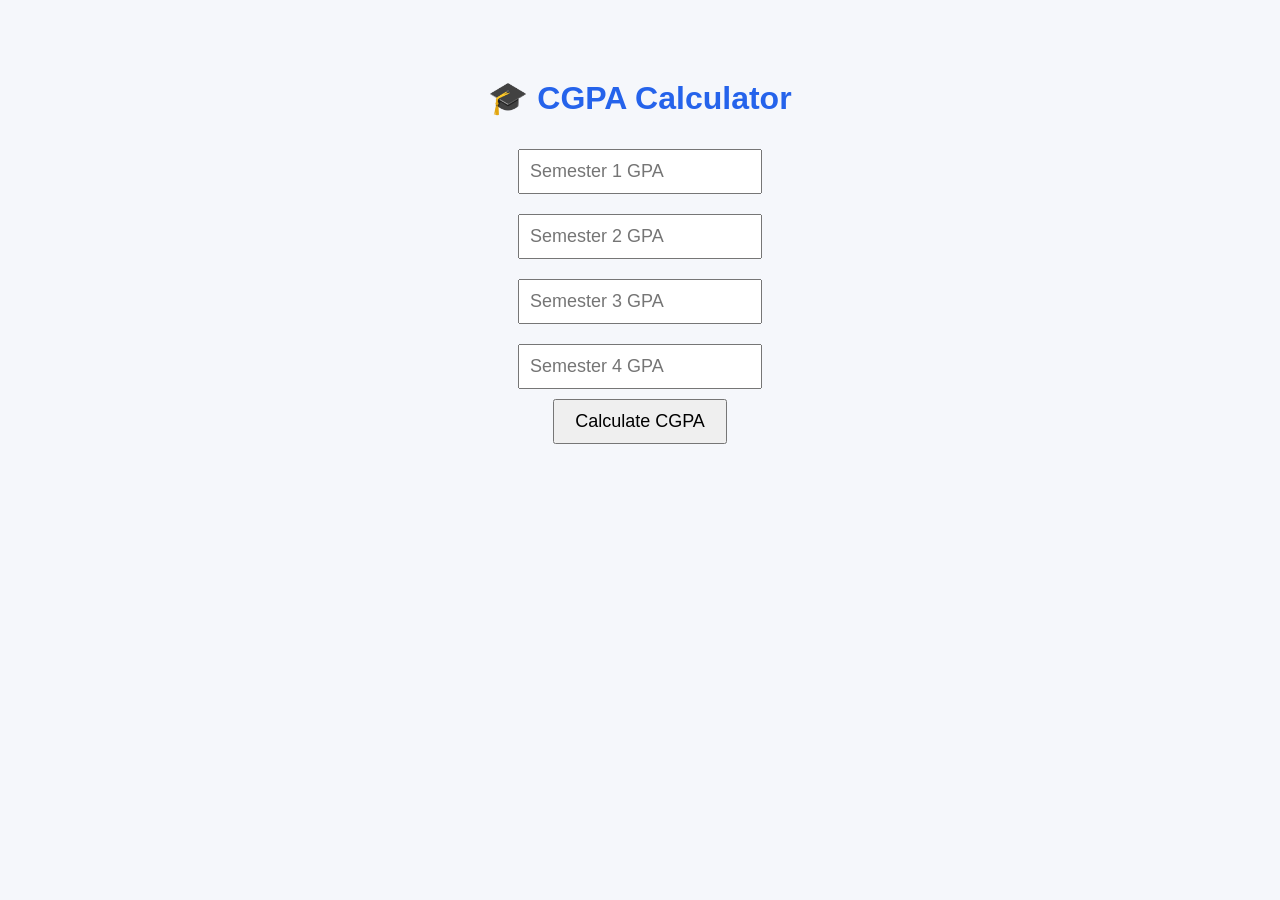
==== CGPA.html @ d736143b "Rename cgpa.html to CGPA.html" ====
<!DOCTYPE html>
<html>
<head>
<title>CGPA Calculator</title>

<style>
body{
font-family:Arial,sans-serif;
background:#f5f7fb;
text-align:center;
padding:50px;
}

h1{
color:#2563eb;
}

input{
padding:10px;
margin:10px;
width:220px;
font-size:18px;
}

button{
padding:10px 20px;
font-size:18px;
cursor:pointer;
}

#result{
margin-top:20px;
font-size:22px;
font-weight:bold;
}
</style>
</head>

<body>

<h1>🎓 CGPA Calculator</h1>

<input type="number" step="0.01" id="sem1" placeholder="Semester 1 GPA">

<br>

<input type="number" step="0.01" id="sem2" placeholder="Semester 2 GPA">

<br>

<input type="number" step="0.01" id="sem3" placeholder="Semester 3 GPA">

<br>

<input type="number" step="0.01" id="sem4" placeholder="Semester 4 GPA">

<br>

<button onclick="calculateCGPA()">Calculate CGPA</button>

<div id="result"></div>

<script>

function calculateCGPA(){

let s1 = parseFloat(document.getElementById("sem1").value) || 0;
let s2 = parseFloat(document.getElementById("sem2").value) || 0;
let s3 = parseFloat(document.getElementById("sem3").value) || 0;
let s4 = parseFloat(document.getElementById("sem4").value) || 0;

let count = 0;

if(s1>0) count++;
if(s2>0) count++;
if(s3>0) count++;
if(s4>0) count++;

let cgpa = (s1+s2+s3+s4)/count;

document.getElementById("result").innerHTML =
`
Your CGPA: ${cgpa.toFixed(2)}
`;
}

</script>

</body>
</html>
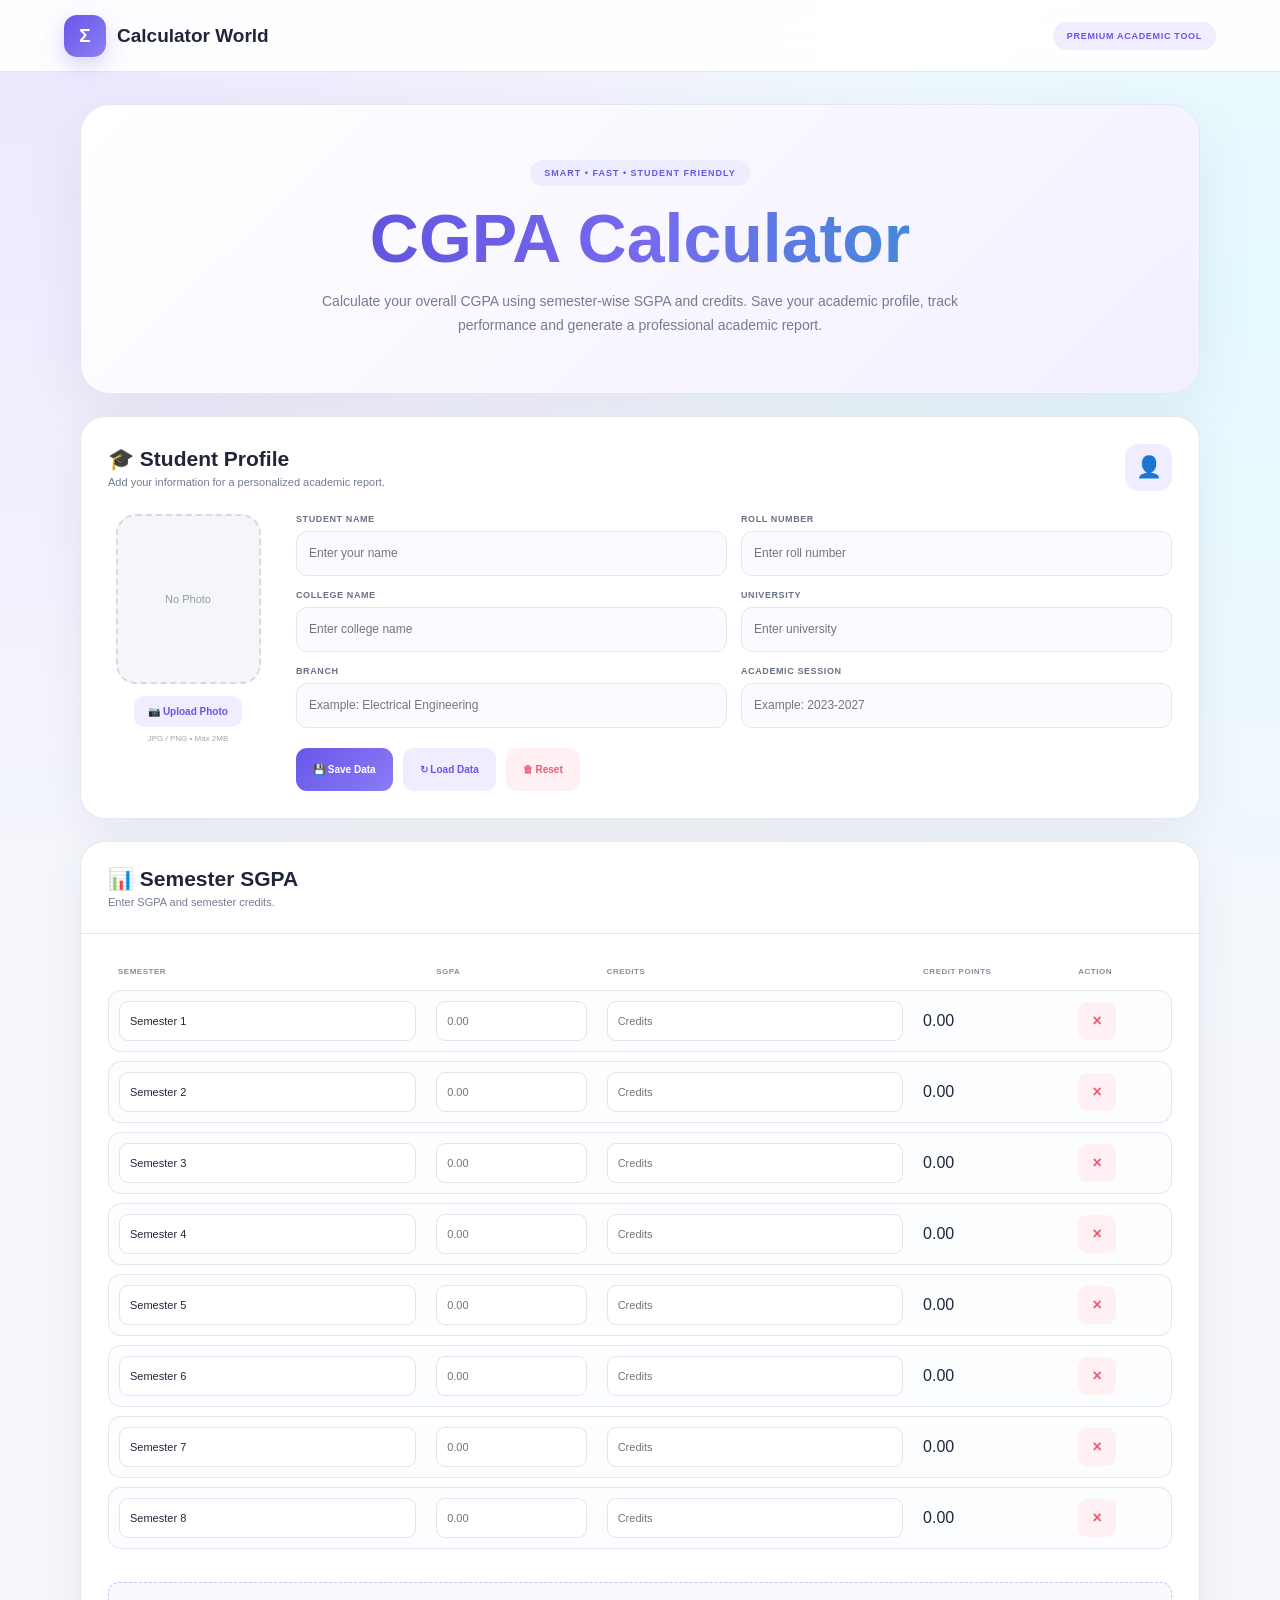
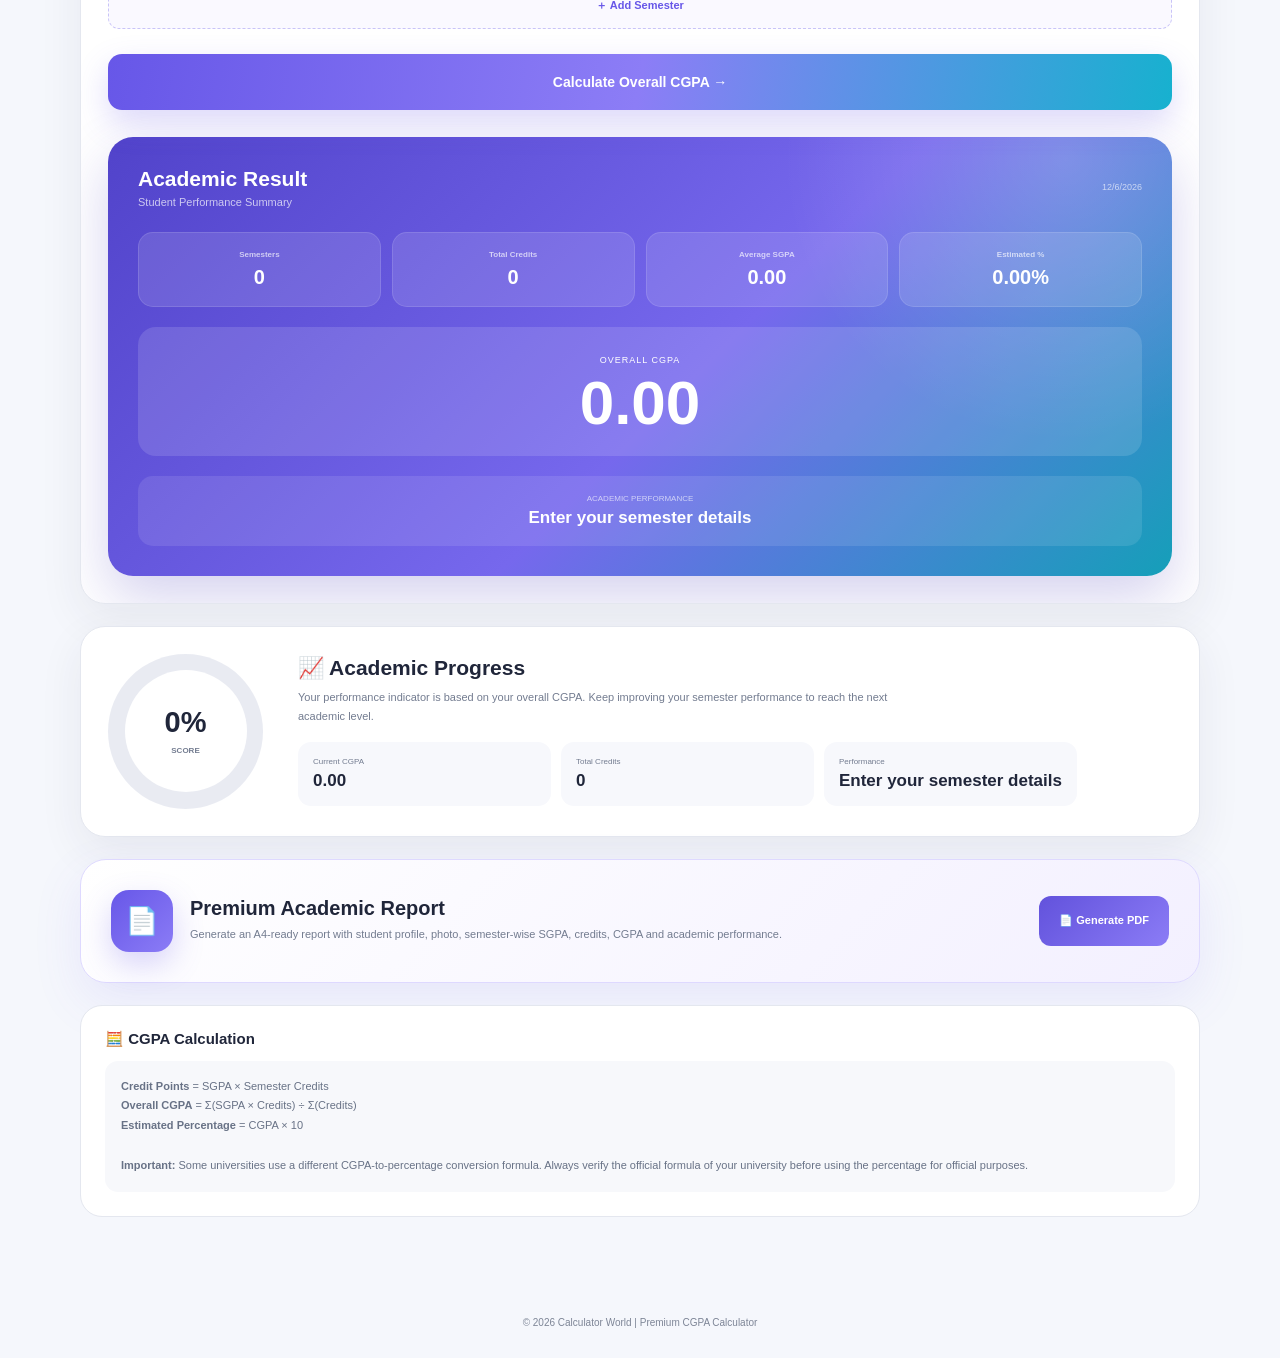
==== commit 02e9fac5: "Update print statement from 'Hello' to 'Goodbye'" ====
--- a/CGPA.html
+++ b/CGPA.html
@@ -1,90 +1,3436 @@
 <!DOCTYPE html>
-<html>
+<html lang="en">
+
 <head>
-<title>CGPA Calculator</title>
+
+<meta charset="UTF-8">
+
+<meta
+    name="viewport"
+    content="width=device-width, initial-scale=1.0"
+>
+
+<meta
+    name="theme-color"
+    content="#6757e8"
+>
+
+<title>Premium CGPA Calculator | Calculator World</title>
+
 
 <style>
+
+/* =========================================================
+   RESET
+========================================================= */
+
+*{
+    margin:0;
+    padding:0;
+    box-sizing:border-box;
+}
+
+html{
+    scroll-behavior:smooth;
+}
+
 body{
-font-family:Arial,sans-serif;
-background:#f5f7fb;
-text-align:center;
-padding:50px;
-}
-
-h1{
-color:#2563eb;
-}
-
-input{
-padding:10px;
-margin:10px;
-width:220px;
-font-size:18px;
-}
-
-button{
-padding:10px 20px;
-font-size:18px;
-cursor:pointer;
-}
-
-#result{
-margin-top:20px;
-font-size:22px;
-font-weight:bold;
-}
+
+    font-family:
+        "Segoe UI",
+        Arial,
+        sans-serif;
+
+    background:
+
+        radial-gradient(
+            circle at 0% 0%,
+            #ebe8ff 0,
+            transparent 28%
+        ),
+
+        radial-gradient(
+            circle at 100% 10%,
+            #e4faff 0,
+            transparent 25%
+        ),
+
+        #f5f7fc;
+
+    color:#20263a;
+
+    min-height:100vh;
+
+}
+
+
+/* =========================================================
+   VARIABLES
+========================================================= */
+
+:root{
+
+    --primary:#6757e8;
+    --primary-dark:#4e3fd0;
+
+    --secondary:#18aec9;
+
+    --green:#14a574;
+
+    --red:#e85d72;
+
+    --text:#20263a;
+
+    --muted:#737c90;
+
+    --border:#e4e7ef;
+
+    --white:#ffffff;
+
+    --soft:#f7f8fc;
+
+}
+
+
+/* =========================================================
+   HEADER
+========================================================= */
+
+header{
+
+    position:sticky;
+
+    top:0;
+
+    z-index:1000;
+
+    height:72px;
+
+    padding:
+        0 5%;
+
+    display:flex;
+
+    align-items:center;
+
+    justify-content:space-between;
+
+    background:
+        rgba(255,255,255,.90);
+
+    backdrop-filter:
+        blur(18px);
+
+    border-bottom:
+        1px solid var(--border);
+
+}
+
+.logo{
+
+    display:flex;
+
+    align-items:center;
+
+    gap:11px;
+
+    font-weight:900;
+
+    font-size:19px;
+
+}
+
+.logo-icon{
+
+    width:42px;
+    height:42px;
+
+    display:grid;
+
+    place-items:center;
+
+    color:white;
+
+    border-radius:13px;
+
+    background:
+        linear-gradient(
+            135deg,
+            var(--primary),
+            #8d7ff5
+        );
+
+    box-shadow:
+        0 8px 22px
+        rgba(103,87,232,.25);
+
+}
+
+.header-badge{
+
+    padding:
+        9px 14px;
+
+    border-radius:30px;
+
+    color:var(--primary);
+
+    background:#efedff;
+
+    font-size:9px;
+
+    font-weight:900;
+
+    letter-spacing:.7px;
+
+}
+
+
+/* =========================================================
+   MAIN CONTAINER
+========================================================= */
+
+.container{
+
+    width:
+        min(1120px,94%);
+
+    margin:auto;
+
+    padding:
+        32px 0 70px;
+
+}
+
+
+/* =========================================================
+   HERO
+========================================================= */
+
+.hero{
+
+    padding:
+        55px 25px;
+
+    text-align:center;
+
+    border:
+        1px solid var(--border);
+
+    border-radius:30px;
+
+    background:
+        linear-gradient(
+            135deg,
+            #ffffff,
+            #f2f0ff
+        );
+
+    box-shadow:
+        0 20px 60px
+        rgba(50,55,90,.08);
+
+}
+
+.hero-badge{
+
+    display:inline-block;
+
+    padding:
+        8px 14px;
+
+    border-radius:30px;
+
+    color:var(--primary);
+
+    background:#eeecff;
+
+    font-size:9px;
+
+    font-weight:900;
+
+    letter-spacing:1px;
+
+}
+
+.hero h1{
+
+    margin-top:18px;
+
+    font-size:
+        clamp(38px,6vw,68px);
+
+    line-height:1;
+
+    background:
+        linear-gradient(
+            90deg,
+            #4f40d1,
+            #7769ee,
+            #16a6c4
+        );
+
+    -webkit-background-clip:text;
+
+    color:transparent;
+
+}
+
+.hero p{
+
+    max-width:700px;
+
+    margin:
+        18px auto 0;
+
+    color:var(--muted);
+
+    line-height:1.7;
+
+    font-size:14px;
+
+}
+
+
+/* =========================================================
+   CARD
+========================================================= */
+
+.card{
+
+    margin-top:22px;
+
+    padding:27px;
+
+    border:
+        1px solid var(--border);
+
+    border-radius:25px;
+
+    background:white;
+
+    box-shadow:
+        0 15px 45px
+        rgba(40,45,75,.07);
+
+}
+
+.card-title{
+
+    display:flex;
+
+    justify-content:space-between;
+
+    align-items:center;
+
+    gap:15px;
+
+    margin-bottom:23px;
+
+}
+
+.card-title h2{
+
+    font-size:21px;
+
+}
+
+.card-title p{
+
+    margin-top:5px;
+
+    color:var(--muted);
+
+    font-size:11px;
+
+}
+
+.title-icon{
+
+    width:47px;
+    height:47px;
+
+    display:grid;
+
+    place-items:center;
+
+    border-radius:14px;
+
+    background:#efedff;
+
+    font-size:21px;
+
+}
+
+
+/* =========================================================
+   PROFILE
+========================================================= */
+
+.profile-layout{
+
+    display:grid;
+
+    grid-template-columns:
+        160px 1fr;
+
+    gap:28px;
+
+}
+
+.photo-area{
+
+    text-align:center;
+
+}
+
+.photo-preview{
+
+    width:145px;
+    height:170px;
+
+    margin:auto;
+
+    overflow:hidden;
+
+    display:grid;
+
+    place-items:center;
+
+    border:
+        2px dashed #d6dae5;
+
+    border-radius:20px;
+
+    background:#f5f6fa;
+
+    color:#9299a8;
+
+    font-size:11px;
+
+}
+
+.photo-preview img{
+
+    width:100%;
+    height:100%;
+
+    object-fit:cover;
+
+}
+
+.upload-btn{
+
+    display:inline-block;
+
+    margin-top:12px;
+
+    padding:
+        10px 14px;
+
+    border-radius:10px;
+
+    color:var(--primary);
+
+    background:#efedff;
+
+    cursor:pointer;
+
+    font-size:10px;
+
+    font-weight:900;
+
+}
+
+.upload-btn input{
+
+    display:none;
+
+}
+
+.photo-note{
+
+    margin-top:7px;
+
+    color:#a0a6b3;
+
+    font-size:8px;
+
+}
+
+.form-grid{
+
+    display:grid;
+
+    grid-template-columns:
+        repeat(2,1fr);
+
+    gap:14px;
+
+}
+
+.field label{
+
+    display:block;
+
+    margin-bottom:7px;
+
+    color:#687185;
+
+    font-size:9px;
+
+    font-weight:900;
+
+    text-transform:uppercase;
+
+    letter-spacing:.6px;
+
+}
+
+.field input{
+
+    width:100%;
+
+    height:45px;
+
+    padding:
+        0 12px;
+
+    outline:none;
+
+    border:
+        1px solid var(--border);
+
+    border-radius:11px;
+
+    background:#fafbfe;
+
+    color:var(--text);
+
+    font-size:12px;
+
+}
+
+.field input:focus{
+
+    border-color:
+        var(--primary);
+
+    box-shadow:
+        0 0 0 3px
+        rgba(103,87,232,.08);
+
+}
+
+
+/* =========================================================
+   ACTION BUTTONS
+========================================================= */
+
+.actions{
+
+    display:flex;
+
+    flex-wrap:wrap;
+
+    gap:10px;
+
+    margin-top:20px;
+
+}
+
+.btn{
+
+    min-height:43px;
+
+    padding:
+        0 17px;
+
+    border:0;
+
+    border-radius:11px;
+
+    cursor:pointer;
+
+    font-size:10px;
+
+    font-weight:900;
+
+}
+
+.save-btn{
+
+    color:white;
+
+    background:
+        linear-gradient(
+            135deg,
+            var(--primary),
+            #8b7cf6
+        );
+
+}
+
+.load-btn{
+
+    color:var(--primary);
+
+    background:#efedff;
+
+}
+
+.reset-btn{
+
+    color:var(--red);
+
+    background:#fff0f3;
+
+}
+
+
+/* =========================================================
+   CALCULATOR
+========================================================= */
+
+.calculator{
+
+    margin-top:22px;
+
+    overflow:hidden;
+
+    border:
+        1px solid var(--border);
+
+    border-radius:25px;
+
+    background:white;
+
+    box-shadow:
+        0 15px 45px
+        rgba(40,45,75,.07);
+
+}
+
+.calc-header{
+
+    padding:
+        25px 27px;
+
+    display:flex;
+
+    justify-content:space-between;
+
+    align-items:center;
+
+    border-bottom:
+        1px solid var(--border);
+
+}
+
+.calc-header h2{
+
+    font-size:21px;
+
+}
+
+.calc-header p{
+
+    margin-top:5px;
+
+    color:var(--muted);
+
+    font-size:11px;
+
+}
+
+
+/* =========================================================
+   SEMESTER TABLE
+========================================================= */
+
+.table-wrapper{
+
+    padding:
+        24px 27px;
+
+    overflow-x:auto;
+
+}
+
+.semester-table{
+
+    width:100%;
+
+    min-width:650px;
+
+    border-collapse:separate;
+
+    border-spacing:
+        0 9px;
+
+}
+
+.semester-table th{
+
+    padding:
+        0 10px 5px;
+
+    color:#858da0;
+
+    text-align:left;
+
+    font-size:8px;
+
+    text-transform:uppercase;
+
+    letter-spacing:.5px;
+
+}
+
+.semester-table td{
+
+    padding:
+        10px;
+
+    background:#fcfdff;
+
+    border-top:
+        1px solid var(--border);
+
+    border-bottom:
+        1px solid var(--border);
+
+}
+
+.semester-table td:first-child{
+
+    border-left:
+        1px solid var(--border);
+
+    border-radius:
+        13px 0 0 13px;
+
+}
+
+.semester-table td:last-child{
+
+    border-right:
+        1px solid var(--border);
+
+    border-radius:
+        0 13px 13px 0;
+
+}
+
+.semester-table input{
+
+    width:100%;
+
+    height:40px;
+
+    padding:
+        0 10px;
+
+    border:
+        1px solid #e1e4eb;
+
+    border-radius:9px;
+
+    background:white;
+
+    outline:none;
+
+    color:var(--text);
+
+    font-size:11px;
+
+}
+
+.semester-table input:focus{
+
+    border-color:
+        var(--primary);
+
+}
+
+.remove-semester{
+
+    width:38px;
+    height:38px;
+
+    border:0;
+
+    border-radius:9px;
+
+    color:var(--red);
+
+    background:#fff0f3;
+
+    cursor:pointer;
+
+    font-size:16px;
+
+    font-weight:900;
+
+}
+
+.add-semester{
+
+    margin:
+        0 27px 25px;
+
+    width:
+        calc(100% - 54px);
+
+    height:47px;
+
+    border:
+        1px dashed #c9c4f8;
+
+    border-radius:11px;
+
+    color:var(--primary);
+
+    background:#faf9ff;
+
+    cursor:pointer;
+
+    font-size:11px;
+
+    font-weight:900;
+
+}
+
+
+/* =========================================================
+   CALCULATE
+========================================================= */
+
+.calculate-area{
+
+    padding:
+        0 27px 27px;
+
+}
+
+.calculate-btn{
+
+    width:100%;
+
+    height:56px;
+
+    border:0;
+
+    border-radius:14px;
+
+    color:white;
+
+    cursor:pointer;
+
+    font-size:14px;
+
+    font-weight:900;
+
+    background:
+        linear-gradient(
+            100deg,
+            #6757e8,
+            #8c7df6,
+            #17b1cf
+        );
+
+    box-shadow:
+        0 13px 32px
+        rgba(103,87,232,.22);
+
+}
+
+
+/* =========================================================
+   RESULT
+========================================================= */
+
+.result-card{
+
+    margin:
+        0 27px 27px;
+
+    padding:30px;
+
+    border-radius:25px;
+
+    color:white;
+
+    background:
+
+        radial-gradient(
+            circle at 90% 5%,
+            rgba(255,255,255,.20),
+            transparent 27%
+        ),
+
+        linear-gradient(
+            135deg,
+            #5143ca,
+            #7668ed 55%,
+            #159fb9
+        );
+
+    box-shadow:
+        0 22px 55px
+        rgba(80,67,190,.24);
+
+}
+
+.result-header{
+
+    display:flex;
+
+    justify-content:space-between;
+
+    align-items:center;
+
+    gap:20px;
+
+}
+
+.result-header h2{
+
+    font-size:21px;
+
+}
+
+.result-header p{
+
+    margin-top:5px;
+
+    color:
+        rgba(255,255,255,.70);
+
+    font-size:11px;
+
+}
+
+.result-date{
+
+    color:
+        rgba(255,255,255,.65);
+
+    font-size:9px;
+
+}
+
+.result-grid{
+
+    display:grid;
+
+    grid-template-columns:
+        repeat(4,1fr);
+
+    gap:11px;
+
+    margin-top:24px;
+
+}
+
+.result-item{
+
+    padding:
+        17px 10px;
+
+    text-align:center;
+
+    border-radius:15px;
+
+    background:
+        rgba(255,255,255,.12);
+
+    border:
+        1px solid
+        rgba(255,255,255,.12);
+
+}
+
+.result-item span{
+
+    display:block;
+
+    color:
+        rgba(255,255,255,.68);
+
+    font-size:8px;
+
+    font-weight:900;
+
+}
+
+.result-item strong{
+
+    display:block;
+
+    margin-top:7px;
+
+    font-size:20px;
+
+}
+
+.cgpa-main{
+
+    margin-top:20px;
+
+    padding:22px;
+
+    text-align:center;
+
+    border-radius:18px;
+
+    background:
+        rgba(255,255,255,.13);
+
+}
+
+.cgpa-main small{
+
+    font-size:9px;
+
+    letter-spacing:1px;
+
+}
+
+.cgpa-main strong{
+
+    display:block;
+
+    margin-top:5px;
+
+    font-size:62px;
+
+    line-height:1;
+
+}
+
+
+/* =========================================================
+   PERFORMANCE
+========================================================= */
+
+.performance{
+
+    margin-top:20px;
+
+    padding:18px;
+
+    border-radius:15px;
+
+    background:
+        rgba(255,255,255,.10);
+
+    text-align:center;
+
+}
+
+.performance span{
+
+    display:block;
+
+    color:
+        rgba(255,255,255,.65);
+
+    font-size:8px;
+
+    text-transform:uppercase;
+
+}
+
+.performance strong{
+
+    display:block;
+
+    margin-top:5px;
+
+    font-size:17px;
+
+}
+
+
+/* =========================================================
+   PROGRESS
+========================================================= */
+
+.progress-card{
+
+    margin-top:22px;
+
+    padding:27px;
+
+    border:
+        1px solid var(--border);
+
+    border-radius:25px;
+
+    background:white;
+
+    box-shadow:
+        0 15px 45px
+        rgba(40,45,75,.07);
+
+}
+
+.progress-layout{
+
+    display:flex;
+
+    align-items:center;
+
+    gap:35px;
+
+}
+
+.circle{
+
+    width:155px;
+    height:155px;
+
+    flex:none;
+
+    display:grid;
+
+    place-items:center;
+
+    border-radius:50%;
+
+    background:
+        conic-gradient(
+            var(--primary) 0deg,
+            var(--primary2) 0deg,
+            #e9ebf2 0deg
+        );
+
+    position:relative;
+
+}
+
+.circle::before{
+
+    content:"";
+
+    position:absolute;
+
+    width:122px;
+    height:122px;
+
+    border-radius:50%;
+
+    background:white;
+
+}
+
+.circle-content{
+
+    position:relative;
+
+    z-index:2;
+
+    text-align:center;
+
+}
+
+.circle-content strong{
+
+    display:block;
+
+    font-size:29px;
+
+}
+
+.circle-content span{
+
+    color:var(--muted);
+
+    font-size:8px;
+
+    font-weight:900;
+
+    text-transform:uppercase;
+
+}
+
+.progress-info h2{
+
+    font-size:21px;
+
+}
+
+.progress-info p{
+
+    max-width:600px;
+
+    margin-top:8px;
+
+    color:var(--muted);
+
+    line-height:1.7;
+
+    font-size:11px;
+
+}
+
+.stats{
+
+    display:grid;
+
+    grid-template-columns:
+        repeat(3,1fr);
+
+    gap:10px;
+
+    margin-top:17px;
+
+}
+
+.stat{
+
+    padding:15px;
+
+    border-radius:13px;
+
+    background:#f7f8fc;
+
+}
+
+.stat span{
+
+    display:block;
+
+    color:var(--muted);
+
+    font-size:8px;
+
+}
+
+.stat strong{
+
+    display:block;
+
+    margin-top:5px;
+
+    font-size:17px;
+
+}
+
+
+/* =========================================================
+   PDF CARD
+========================================================= */
+
+.pdf-card{
+
+    margin-top:22px;
+
+    padding:30px;
+
+    border:
+        1px solid #ded9ff;
+
+    border-radius:26px;
+
+    background:
+        linear-gradient(
+            135deg,
+            #ffffff,
+            #f3f0ff
+        );
+
+    box-shadow:
+        0 18px 50px
+        rgba(103,87,232,.10);
+
+}
+
+.pdf-layout{
+
+    display:flex;
+
+    justify-content:space-between;
+
+    align-items:center;
+
+    gap:25px;
+
+}
+
+.pdf-info{
+
+    display:flex;
+
+    align-items:center;
+
+    gap:17px;
+
+}
+
+.pdf-icon{
+
+    width:62px;
+    height:62px;
+
+    flex:none;
+
+    display:grid;
+
+    place-items:center;
+
+    border-radius:18px;
+
+    color:white;
+
+    background:
+        linear-gradient(
+            135deg,
+            var(--primary),
+            #8b7cf6
+        );
+
+    font-size:27px;
+
+    box-shadow:
+        0 12px 30px
+        rgba(103,87,232,.25);
+
+}
+
+.pdf-info h2{
+
+    font-size:20px;
+
+}
+
+.pdf-info p{
+
+    max-width:650px;
+
+    margin-top:5px;
+
+    color:var(--muted);
+
+    font-size:11px;
+
+    line-height:1.7;
+
+}
+
+.pdf-btn{
+
+    flex:none;
+
+    min-height:50px;
+
+    padding:
+        0 20px;
+
+    border:0;
+
+    border-radius:12px;
+
+    color:white;
+
+    background:
+        linear-gradient(
+            135deg,
+            #6252dc,
+            #8b7cf6
+        );
+
+    cursor:pointer;
+
+    font-size:11px;
+
+    font-weight:900;
+
+}
+
+
+/* =========================================================
+   FORMULA
+========================================================= */
+
+.formula-card{
+
+    margin-top:22px;
+
+    padding:24px;
+
+    border:
+        1px solid var(--border);
+
+    border-radius:22px;
+
+    background:white;
+
+}
+
+.formula-card h3{
+
+    font-size:15px;
+
+    margin-bottom:13px;
+
+}
+
+.formula{
+
+    padding:16px;
+
+    border-radius:13px;
+
+    background:#f7f8fb;
+
+    color:#687286;
+
+    line-height:1.8;
+
+    font-size:11px;
+
+}
+
+
+/* =========================================================
+   FOOTER
+========================================================= */
+
+footer{
+
+    padding:
+        30px 20px;
+
+    text-align:center;
+
+    color:#7d8596;
+
+    font-size:10px;
+
+}
+
+
+/* =========================================================
+   TOAST
+========================================================= */
+
+.toast{
+
+    position:fixed;
+
+    left:50%;
+
+    bottom:25px;
+
+    z-index:9999;
+
+    padding:
+        12px 18px;
+
+    border-radius:12px;
+
+    color:white;
+
+    background:#20263a;
+
+    box-shadow:
+        0 12px 35px
+        rgba(0,0,0,.20);
+
+    font-size:10px;
+
+    font-weight:900;
+
+    transform:
+        translate(-50%,30px);
+
+    opacity:0;
+
+    pointer-events:none;
+
+    transition:.3s;
+
+}
+
+.toast.show{
+
+    opacity:1;
+
+    transform:
+        translate(-50%,0);
+
+}
+
+
+/* =========================================================
+   MOBILE
+========================================================= */
+
+@media(max-width:700px){
+
+    header{
+
+        height:64px;
+
+    }
+
+    .header-badge{
+
+        display:none;
+
+    }
+
+    .container{
+
+        width:94%;
+
+        padding-top:20px;
+
+    }
+
+    .hero{
+
+        padding:
+            38px 18px;
+
+        border-radius:23px;
+
+    }
+
+    .hero h1{
+
+        font-size:43px;
+
+    }
+
+    .card{
+
+        padding:19px;
+
+        border-radius:21px;
+
+    }
+
+    .profile-layout{
+
+        grid-template-columns:1fr;
+
+    }
+
+    .photo-area{
+
+        text-align:left;
+
+    }
+
+    .photo-preview{
+
+        margin:0;
+
+    }
+
+    .form-grid{
+
+        grid-template-columns:1fr;
+
+    }
+
+    .result-card{
+
+        margin:
+            0 14px 20px;
+
+        padding:21px;
+
+    }
+
+    .result-grid{
+
+        grid-template-columns:
+            repeat(2,1fr);
+
+    }
+
+    .progress-layout{
+
+        flex-direction:column;
+
+        align-items:flex-start;
+
+    }
+
+    .circle{
+
+        margin:auto;
+
+    }
+
+    .stats{
+
+        grid-template-columns:1fr;
+
+    }
+
+    .pdf-layout{
+
+        flex-direction:column;
+
+        align-items:flex-start;
+
+    }
+
+    .pdf-btn{
+
+        width:100%;
+
+    }
+
+}
+
+@media(max-width:430px){
+
+    .cgpa-main strong{
+
+        font-size:53px;
+
+    }
+
+}
+
+
+/* =========================================================
+   PRINT / PDF
+========================================================= */
+
+@media print{
+
+    @page{
+
+        size:A4;
+
+        margin:10mm;
+
+    }
+
+    body{
+
+        background:white !important;
+
+    }
+
+    header,
+    .hero,
+    .actions,
+    .add-semester,
+    .calculate-area,
+    .pdf-card,
+    .formula-card,
+    footer,
+    .upload-btn,
+    .photo-note{
+
+        display:none !important;
+
+    }
+
+    .container{
+
+        width:100%;
+
+        padding:0;
+
+    }
+
+    .card,
+    .calculator,
+    .progress-card{
+
+        margin:
+            0 0 10px;
+
+        box-shadow:none;
+
+        border:
+            1px solid #aaa;
+
+    }
+
+    .card{
+
+        padding:14px;
+
+    }
+
+    .profile-layout{
+
+        grid-template-columns:
+            100px 1fr;
+
+        gap:15px;
+
+    }
+
+    .photo-preview{
+
+        width:90px;
+        height:110px;
+
+    }
+
+    .form-grid{
+
+        gap:6px;
+
+    }
+
+    .field label{
+
+        font-size:7px;
+
+    }
+
+    .field input{
+
+        height:27px;
+
+        color:#111;
+
+        background:white;
+
+        border:
+            1px solid #aaa;
+
+        font-size:8px;
+
+    }
+
+    .calc-header{
+
+        padding:
+            9px 0;
+
+    }
+
+    .table-wrapper{
+
+        padding:
+            8px 0;
+
+    }
+
+    .semester-table{
+
+        min-width:0;
+
+    }
+
+    .semester-table th{
+
+        font-size:7px;
+
+    }
+
+    .semester-table input{
+
+        height:25px;
+
+        font-size:7px;
+
+        color:#111;
+
+    }
+
+    .remove-semester{
+
+        display:none;
+
+    }
+
+    .result-card{
+
+        margin:
+            0 0 10px;
+
+        padding:15px;
+
+        color:#111 !important;
+
+        background:#f1efff !important;
+
+        box-shadow:none;
+
+    }
+
+    .result-header h2,
+    .result-header p,
+    .result-date{
+
+        color:#111 !important;
+
+    }
+
+    .result-item{
+
+        background:white;
+
+        border:
+            1px solid #ddd;
+
+    }
+
+    .result-item span,
+    .result-item strong{
+
+        color:#111 !important;
+
+    }
+
+    .cgpa-main{
+
+        background:white;
+
+        border:
+            1px solid #ddd;
+
+    }
+
+    .cgpa-main small,
+    .cgpa-main strong{
+
+        color:#111 !important;
+
+    }
+
+    .progress-card{
+
+        padding:15px;
+
+    }
+
+    .circle{
+
+        width:100px;
+        height:100px;
+
+    }
+
+    .circle::before{
+
+        width:76px;
+        height:76px;
+
+    }
+
+    .progress-info h2{
+
+        font-size:14px;
+
+    }
+
+    .progress-info p{
+
+        font-size:8px;
+
+    }
+
+}
+
 </style>
+
 </head>
 
+
 <body>
 
-<h1>🎓 CGPA Calculator</h1>
-
-<input type="number" step="0.01" id="sem1" placeholder="Semester 1 GPA">
-
-<br>
-
-<input type="number" step="0.01" id="sem2" placeholder="Semester 2 GPA">
-
-<br>
-
-<input type="number" step="0.01" id="sem3" placeholder="Semester 3 GPA">
-
-<br>
-
-<input type="number" step="0.01" id="sem4" placeholder="Semester 4 GPA">
-
-<br>
-
-<button onclick="calculateCGPA()">Calculate CGPA</button>
-
-<div id="result"></div>
+
+<!-- =====================================================
+     HEADER
+===================================================== -->
+
+<header>
+
+    <div class="logo">
+
+        <div class="logo-icon">
+            Σ
+        </div>
+
+        <span>
+            Calculator World
+        </span>
+
+    </div>
+
+
+    <div class="header-badge">
+        PREMIUM ACADEMIC TOOL
+    </div>
+
+</header>
+
+
+
+<main class="container">
+
+
+<!-- =====================================================
+     HERO
+===================================================== -->
+
+<section class="hero">
+
+    <span class="hero-badge">
+        SMART • FAST • STUDENT FRIENDLY
+    </span>
+
+    <h1>
+        CGPA Calculator
+    </h1>
+
+    <p>
+        Calculate your overall CGPA using semester-wise
+        SGPA and credits. Save your academic profile,
+        track performance and generate a professional
+        academic report.
+    </p>
+
+</section>
+
+
+
+<!-- =====================================================
+     PROFILE
+===================================================== -->
+
+<section class="card">
+
+    <div class="card-title">
+
+        <div>
+
+            <h2>
+                🎓 Student Profile
+            </h2>
+
+            <p>
+                Add your information for a personalized
+                academic report.
+            </p>
+
+        </div>
+
+        <div class="title-icon">
+            👤
+        </div>
+
+    </div>
+
+
+    <div class="profile-layout">
+
+
+        <div class="photo-area">
+
+            <div
+                class="photo-preview"
+                id="photoPreview"
+            >
+                No Photo
+            </div>
+
+
+            <label class="upload-btn">
+
+                📷 Upload Photo
+
+                <input
+                    type="file"
+                    id="photoInput"
+                    accept="image/*"
+                >
+
+            </label>
+
+
+            <div class="photo-note">
+                JPG / PNG • Max 2MB
+            </div>
+
+        </div>
+
+
+
+        <div>
+
+            <div class="form-grid">
+
+
+                <div class="field">
+
+                    <label>
+                        Student Name
+                    </label>
+
+                    <input
+                        id="studentName"
+                        type="text"
+                        placeholder="Enter your name"
+                    >
+
+                </div>
+
+
+                <div class="field">
+
+                    <label>
+                        Roll Number
+                    </label>
+
+                    <input
+                        id="rollNumber"
+                        type="text"
+                        placeholder="Enter roll number"
+                    >
+
+                </div>
+
+
+                <div class="field">
+
+                    <label>
+                        College Name
+                    </label>
+
+                    <input
+                        id="collegeName"
+                        type="text"
+                        placeholder="Enter college name"
+                    >
+
+                </div>
+
+
+                <div class="field">
+
+                    <label>
+                        University
+                    </label>
+
+                    <input
+                        id="universityName"
+                        type="text"
+                        placeholder="Enter university"
+                    >
+
+                </div>
+
+
+                <div class="field">
+
+                    <label>
+                        Branch
+                    </label>
+
+                    <input
+                        id="branchName"
+                        type="text"
+                        placeholder="Example: Electrical Engineering"
+                    >
+
+                </div>
+
+
+                <div class="field">
+
+                    <label>
+                        Academic Session
+                    </label>
+
+                    <input
+                        id="session"
+                        type="text"
+                        placeholder="Example: 2023-2027"
+                    >
+
+                </div>
+
+            </div>
+
+
+            <div class="actions">
+
+                <button
+                    class="btn save-btn"
+                    onclick="saveData()"
+                >
+                    💾 Save Data
+                </button>
+
+
+                <button
+                    class="btn load-btn"
+                    onclick="loadData()"
+                >
+                    ↻ Load Data
+                </button>
+
+
+                <button
+                    class="btn reset-btn"
+                    onclick="resetAll()"
+                >
+                    🗑 Reset
+                </button>
+
+            </div>
+
+        </div>
+
+    </div>
+
+</section>
+
+
+
+<!-- =====================================================
+     CALCULATOR
+===================================================== -->
+
+<section class="calculator">
+
+
+    <div class="calc-header">
+
+        <div>
+
+            <h2>
+                📊 Semester SGPA
+            </h2>
+
+            <p>
+                Enter SGPA and semester credits.
+            </p>
+
+        </div>
+
+    </div>
+
+
+
+    <div class="table-wrapper">
+
+        <table class="semester-table">
+
+            <thead>
+
+                <tr>
+
+                    <th>
+                        Semester
+                    </th>
+
+                    <th>
+                        SGPA
+                    </th>
+
+                    <th>
+                        Credits
+                    </th>
+
+                    <th>
+                        Credit Points
+                    </th>
+
+                    <th>
+                        Action
+                    </th>
+
+                </tr>
+
+            </thead>
+
+
+            <tbody id="semesterBody">
+            </tbody>
+
+        </table>
+
+    </div>
+
+
+
+    <button
+        class="add-semester"
+        onclick="addSemester()"
+    >
+        ＋ Add Semester
+    </button>
+
+
+
+    <div class="calculate-area">
+
+        <button
+            class="calculate-btn"
+            onclick="calculateCGPA()"
+        >
+            Calculate Overall CGPA →
+        </button>
+
+    </div>
+
+
+
+    <!-- RESULT -->
+
+    <div class="result-card">
+
+
+        <div class="result-header">
+
+            <div>
+
+                <h2>
+                    Academic Result
+                </h2>
+
+                <p id="studentResultName">
+                    Student Performance Summary
+                </p>
+
+            </div>
+
+
+            <div
+                class="result-date"
+                id="resultDate"
+            >
+            </div>
+
+        </div>
+
+
+
+        <div class="result-grid">
+
+
+            <div class="result-item">
+
+                <span>
+                    Semesters
+                </span>
+
+                <strong id="totalSemesters">
+                    0
+                </strong>
+
+            </div>
+
+
+            <div class="result-item">
+
+                <span>
+                    Total Credits
+                </span>
+
+                <strong id="totalCredits">
+                    0
+                </strong>
+
+            </div>
+
+
+            <div class="result-item">
+
+                <span>
+                    Average SGPA
+                </span>
+
+                <strong id="averageSGPA">
+                    0.00
+                </strong>
+
+            </div>
+
+
+            <div class="result-item">
+
+                <span>
+                    Estimated %
+                </span>
+
+                <strong id="percentage">
+                    0%
+                </strong>
+
+            </div>
+
+        </div>
+
+
+
+        <div class="cgpa-main">
+
+            <small>
+                OVERALL CGPA
+            </small>
+
+            <strong id="cgpa">
+                0.00
+            </strong>
+
+        </div>
+
+
+
+        <div class="performance">
+
+            <span>
+                Academic Performance
+            </span>
+
+            <strong id="performance">
+                Enter your semester details
+            </strong>
+
+        </div>
+
+    </div>
+
+</section>
+
+
+
+<!-- =====================================================
+     PROGRESS CARD
+===================================================== -->
+
+<section class="progress-card">
+
+
+    <div class="progress-layout">
+
+
+        <div
+            class="circle"
+            id="progressCircle"
+        >
+
+            <div class="circle-content">
+
+                <strong id="progressValue">
+                    0%
+                </strong>
+
+                <span>
+                    Score
+                </span>
+
+            </div>
+
+        </div>
+
+
+
+        <div class="progress-info">
+
+            <h2>
+                📈 Academic Progress
+            </h2>
+
+            <p>
+                Your performance indicator is based on your
+                overall CGPA. Keep improving your semester
+                performance to reach the next academic level.
+            </p>
+
+
+            <div class="stats">
+
+
+                <div class="stat">
+
+                    <span>
+                        Current CGPA
+                    </span>
+
+                    <strong id="statCGPA">
+                        0.00
+                    </strong>
+
+                </div>
+
+
+                <div class="stat">
+
+                    <span>
+                        Total Credits
+                    </span>
+
+                    <strong id="statCredits">
+                        0
+                    </strong>
+
+                </div>
+
+
+                <div class="stat">
+
+                    <span>
+                        Performance
+                    </span>
+
+                    <strong id="statPerformance">
+                        —
+                    </strong>
+
+                </div>
+
+            </div>
+
+        </div>
+
+    </div>
+
+</section>
+
+
+
+<!-- =====================================================
+     PDF
+===================================================== -->
+
+<section class="pdf-card">
+
+
+    <div class="pdf-layout">
+
+
+        <div class="pdf-info">
+
+            <div class="pdf-icon">
+                📄
+            </div>
+
+
+            <div>
+
+                <h2>
+                    Premium Academic Report
+                </h2>
+
+                <p>
+                    Generate an A4-ready report with student
+                    profile, photo, semester-wise SGPA,
+                    credits, CGPA and academic performance.
+                </p>
+
+            </div>
+
+        </div>
+
+
+        <button
+            class="pdf-btn"
+            onclick="generatePDF()"
+        >
+            📄 Generate PDF
+        </button>
+
+    </div>
+
+</section>
+
+
+
+<!-- =====================================================
+     FORMULA
+===================================================== -->
+
+<section class="formula-card">
+
+    <h3>
+        🧮 CGPA Calculation
+    </h3>
+
+
+    <div class="formula">
+
+        <b>Credit Points</b>
+        =
+        SGPA × Semester Credits
+
+        <br>
+
+        <b>Overall CGPA</b>
+        =
+        Σ(SGPA × Credits)
+        ÷
+        Σ(Credits)
+
+        <br>
+
+        <b>Estimated Percentage</b>
+        =
+        CGPA × 10
+
+        <br><br>
+
+        <b>Important:</b>
+        Some universities use a different CGPA-to-percentage
+        conversion formula. Always verify the official formula
+        of your university before using the percentage
+        for official purposes.
+
+    </div>
+
+</section>
+
+
+</main>
+
+
+
+<footer>
+
+    © 2026 Calculator World |
+    Premium CGPA Calculator
+
+</footer>
+
+
+
+<div
+    class="toast"
+    id="toast"
+>
+    Saved successfully
+</div>
+
+
 
 <script>
 
+/* =========================================================
+   VARIABLES
+========================================================= */
+
+let semesterCount = 0;
+
+
+/* =========================================================
+   TOAST
+========================================================= */
+
+function showToast(message){
+
+    const toast =
+        document.getElementById("toast");
+
+    toast.textContent =
+        message;
+
+    toast.classList.add("show");
+
+    setTimeout(
+        () => {
+
+            toast.classList.remove("show");
+
+        },
+        2200
+    );
+
+}
+
+
+/* =========================================================
+   ADD SEMESTER
+========================================================= */
+
+function addSemester(
+    name = "",
+    sgpa = "",
+    credits = ""
+){
+
+    semesterCount++;
+
+
+    const row =
+        document.createElement("tr");
+
+
+    row.className =
+        "semester-row";
+
+
+    row.innerHTML = `
+
+        <td>
+
+            <input
+                class="semester-name"
+                type="text"
+                value="${name || "Semester " + semesterCount}"
+                placeholder="Semester"
+            >
+
+        </td>
+
+
+        <td>
+
+            <input
+                class="semester-sgpa"
+                type="number"
+                step="0.01"
+                min="0"
+                max="10"
+                value="${sgpa}"
+                placeholder="0.00"
+                oninput="calculateCGPA()"
+            >
+
+        </td>
+
+
+        <td>
+
+            <input
+                class="semester-credit"
+                type="number"
+                min="1"
+                step="1"
+                value="${credits}"
+                placeholder="Credits"
+                oninput="calculateCGPA()"
+            >
+
+        </td>
+
+
+        <td>
+
+            <div class="credit-point">
+                0.00
+            </div>
+
+        </td>
+
+
+        <td>
+
+            <button
+                class="remove-semester"
+                onclick="removeSemester(this)"
+            >
+                ×
+            </button>
+
+        </td>
+
+    `;
+
+
+    document
+        .getElementById("semesterBody")
+        .appendChild(row);
+
+
+    calculateCGPA();
+
+}
+
+
+/* =========================================================
+   REMOVE
+========================================================= */
+
+function removeSemester(button){
+
+    button
+        .closest("tr")
+        .remove();
+
+
+    calculateCGPA();
+
+}
+
+
+/* =========================================================
+   CALCULATE CGPA
+========================================================= */
+
 function calculateCGPA(){
 
-let s1 = parseFloat(document.getElementById("sem1").value) || 0;
-let s2 = parseFloat(document.getElementById("sem2").value) || 0;
-let s3 = parseFloat(document.getElementById("sem3").value) || 0;
-let s4 = parseFloat(document.getElementById("sem4").value) || 0;
-
-let count = 0;
-
-if(s1>0) count++;
-if(s2>0) count++;
-if(s3>0) count++;
-if(s4>0) count++;
-
-let cgpa = (s1+s2+s3+s4)/count;
-
-document.getElementById("result").innerHTML =
-`
-Your CGPA: ${cgpa.toFixed(2)}
-`;
-}
+    const rows =
+        document.querySelectorAll(
+            ".semester-row"
+        );
+
+
+    let totalCredits = 0;
+
+    let weightedPoints = 0;
+
+    let sgpaSum = 0;
+
+    let validSemesters = 0;
+
+
+    rows.forEach(
+        row => {
+
+            const sgpa =
+                parseFloat(
+                    row.querySelector(
+                        ".semester-sgpa"
+                    ).value
+                );
+
+
+            const credits =
+                parseFloat(
+                    row.querySelector(
+                        ".semester-credit"
+                    ).value
+                );
+
+
+            const validSGPA =
+                !isNaN(sgpa) &&
+                sgpa >= 0 &&
+                sgpa <= 10;
+
+
+            const validCredits =
+                !isNaN(credits) &&
+                credits > 0;
+
+
+            let points = 0;
+
+
+            if(
+                validSGPA &&
+                validCredits
+            ){
+
+                points =
+                    sgpa *
+                    credits;
+
+
+                totalCredits +=
+                    credits;
+
+
+                weightedPoints +=
+                    points;
+
+
+                sgpaSum +=
+                    sgpa;
+
+
+                validSemesters++;
+
+            }
+
+
+            const pointBox =
+                row.querySelector(
+                    ".credit-point"
+                );
+
+
+            pointBox.textContent =
+                points.toFixed(2);
+
+        }
+    );
+
+
+    let cgpa = 0;
+
+    let averageSGPA = 0;
+
+
+    if(totalCredits > 0){
+
+        cgpa =
+            weightedPoints /
+            totalCredits;
+
+    }
+
+
+    if(validSemesters > 0){
+
+        averageSGPA =
+            sgpaSum /
+            validSemesters;
+
+    }
+
+
+    const percentage =
+        cgpa * 10;
+
+
+    /* RESULT */
+
+    document.getElementById(
+        "totalSemesters"
+    ).textContent =
+        validSemesters;
+
+
+    document.getElementById(
+        "totalCredits"
+    ).textContent =
+        totalCredits;
+
+
+    document.getElementById(
+        "averageSGPA"
+    ).textContent =
+        averageSGPA.toFixed(2);
+
+
+    document.getElementById(
+        "percentage"
+    ).textContent =
+        percentage.toFixed(2) + "%";
+
+
+    document.getElementById(
+        "cgpa"
+    ).textContent =
+        cgpa.toFixed(2);
+
+
+    document.getElementById(
+        "statCGPA"
+    ).textContent =
+        cgpa.toFixed(2);
+
+
+    document.getElementById(
+        "statCredits"
+    ).textContent =
+        totalCredits;
+
+
+    /* PERFORMANCE */
+
+    let performance =
+        "Enter your semester details";
+
+
+    if(validSemesters > 0){
+
+        if(cgpa >= 9){
+
+            performance =
+                "Outstanding 🌟";
+
+        }
+        else if(cgpa >= 8){
+
+            performance =
+                "Excellent 🚀";
+
+        }
+        else if(cgpa >= 7){
+
+            performance =
+                "Very Good 👍";
+
+        }
+        else if(cgpa >= 6){
+
+            performance =
+                "Good 📚";
+
+        }
+        else if(cgpa >= 5){
+
+            performance =
+                "Needs Improvement 📈";
+
+        }
+        else{
+
+            performance =
+                "Keep Working 💪";
+
+        }
+
+    }
+
+
+    document.getElementById(
+        "performance"
+    ).textContent =
+        performance;
+
+
+    document.getElementById(
+        "statPerformance"
+    ).textContent =
+        performance;
+
+
+    /* PROGRESS */
+
+    const progress =
+        Math.min(
+            Math.max(
+                cgpa * 10,
+                0
+            ),
+            100
+        );
+
+
+    document.getElementById(
+        "progressValue"
+    ).textContent =
+        progress.toFixed(0) + "%";
+
+
+    const degree =
+        progress * 3.6;
+
+
+    document.getElementById(
+        "progressCircle"
+    ).style.background =
+        `
+        conic-gradient(
+            #6757e8 0deg,
+            #8c7cf6 ${degree}deg,
+            #e9ebf2 ${degree}deg
+        )
+        `;
+
+
+    const name =
+        document.getElementById(
+            "studentName"
+        ).value.trim();
+
+
+    document.getElementById(
+        "studentResultName"
+    ).textContent =
+        name
+        ? name + " • Academic Performance"
+        : "Student Performance Summary";
+
+
+    document.getElementById(
+        "resultDate"
+    ).textContent =
+        new Date().toLocaleDateString();
+
+
+    return {
+
+        cgpa,
+
+        totalCredits,
+
+        validSemesters,
+
+        averageSGPA,
+
+        percentage
+
+    };
+
+}
+
+
+/* =========================================================
+   PHOTO
+========================================================= */
+
+document
+    .getElementById("photoInput")
+    .addEventListener(
+        "change",
+        function(){
+
+            const file =
+                this.files[0];
+
+
+            if(!file){
+
+                return;
+
+            }
+
+
+            if(
+                !file.type.startsWith(
+                    "image/"
+                )
+            ){
+
+                showToast(
+                    "Please select an image."
+                );
+
+                return;
+
+            }
+
+
+            if(
+                file.size >
+                2 * 1024 * 1024
+            ){
+
+                showToast(
+                    "Photo must be below 2MB."
+                );
+
+                return;
+
+            }
+
+
+            const reader =
+                new FileReader();
+
+
+            reader.onload =
+                function(event){
+
+                    document.getElementById(
+                        "photoPreview"
+                    ).innerHTML = `
+
+                        <img
+                            src="${event.target.result}"
+                            alt="Student Photo"
+                        >
+
+                    `;
+
+                };
+
+
+            reader.readAsDataURL(file);
+
+        }
+    );
+
+
+/* =========================================================
+   PROFILE
+========================================================= */
+
+function getProfile(){
+
+    return {
+
+        name:
+            document.getElementById(
+                "studentName"
+            ).value,
+
+        roll:
+            document.getElementById(
+                "rollNumber"
+            ).value,
+
+        college:
+            document.getElementById(
+                "collegeName"
+            ).value,
+
+        university:
+            document.getElementById(
+                "universityName"
+            ).value,
+
+        branch:
+            document.getElementById(
+                "branchName"
+            ).value,
+
+        session:
+            document.getElementById(
+                "session"
+            ).value
+
+    };
+
+}
+
+
+/* =========================================================
+   SAVE
+========================================================= */
+
+function saveData(){
+
+    const semesters = [];
+
+
+    document
+        .querySelectorAll(
+            ".semester-row"
+        )
+        .forEach(
+            row => {
+
+                semesters.push({
+
+                    name:
+                        row.querySelector(
+                            ".semester-name"
+                        ).value,
+
+                    sgpa:
+                        row.querySelector(
+                            ".semester-sgpa"
+                        ).value,
+
+                    credits:
+                        row.querySelector(
+                            ".semester-credit"
+                        ).value
+
+                });
+
+            }
+        );
+
+
+    const photo =
+        document
+            .querySelector(
+                "#photoPreview img"
+            )
+            ?.src || "";
+
+
+    const data = {
+
+        profile:
+            getProfile(),
+
+        photo,
+
+        semesters
+
+    };
+
+
+    localStorage.setItem(
+        "calculatorWorldCGPA",
+        JSON.stringify(data)
+    );
+
+
+    showToast(
+        "Academic data saved in this browser."
+    );
+
+}
+
+
+/* =========================================================
+   LOAD
+========================================================= */
+
+function loadData(){
+
+    const saved =
+        localStorage.getItem(
+            "calculatorWorldCGPA"
+        );
+
+
+    if(!saved){
+
+        showToast(
+            "No saved data found."
+        );
+
+        return;
+
+    }
+
+
+    try{
+
+        const data =
+            JSON.parse(saved);
+
+
+        const p =
+            data.profile || {};
+
+
+        document.getElementById(
+            "studentName"
+        ).value =
+            p.name || "";
+
+
+        document.getElementById(
+            "rollNumber"
+        ).value =
+            p.roll || "";
+
+
+        document.getElementById(
+            "collegeName"
+        ).value =
+            p.college || "";
+
+
+        document.getElementById(
+            "universityName"
+        ).value =
+            p.university || "";
+
+
+        document.getElementById(
+            "branchName"
+        ).value =
+            p.branch || "";
+
+
+        document.getElementById(
+            "session"
+        ).value =
+            p.session || "";
+
+
+        if(data.photo){
+
+            document.getElementById(
+                "photoPreview"
+            ).innerHTML = `
+
+                <img
+                    src="${data.photo}"
+                    alt="Student Photo"
+                >
+
+            `;
+
+        }
+
+
+        document.getElementById(
+            "semesterBody"
+        ).innerHTML = "";
+
+
+        semesterCount = 0;
+
+
+        if(
+            data.semesters &&
+            data.semesters.length
+        ){
+
+            data.semesters.forEach(
+                item => {
+
+                    addSemester(
+                        item.name,
+                        item.sgpa,
+                        item.credits
+                    );
+
+                }
+            );
+
+        }
+
+
+        calculateCGPA();
+
+
+        showToast(
+            "Saved data loaded."
+        );
+
+    }
+    catch(error){
+
+        showToast(
+            "Unable to load saved data."
+        );
+
+    }
+
+}
+
+
+/* =========================================================
+   RESET
+========================================================= */
+
+function resetAll(){
+
+    const ok =
+        confirm(
+            "Reset profile, photo and all CGPA data?"
+        );
+
+
+    if(!ok){
+
+        return;
+
+    }
+
+
+    localStorage.removeItem(
+        "calculatorWorldCGPA"
+    );
+
+
+    document
+        .querySelectorAll(
+            "#studentName,#rollNumber,#collegeName,#universityName,#branchName,#session"
+        )
+        .forEach(
+            input => {
+
+                input.value = "";
+
+            }
+        );
+
+
+    document.getElementById(
+        "photoPreview"
+    ).textContent =
+        "No Photo";
+
+
+    document.getElementById(
+        "semesterBody"
+    ).innerHTML = "";
+
+
+    semesterCount = 0;
+
+
+    createDefaultSemesters();
+
+
+    calculateCGPA();
+
+
+    showToast(
+        "Calculator has been reset."
+    );
+
+}
+
+
+/* =========================================================
+   PDF
+========================================================= */
+
+function generatePDF(){
+
+    calculateCGPA();
+
+
+    saveData();
+
+
+    setTimeout(
+        () => {
+
+            window.print();
+
+        },
+        300
+    );
+
+}
+
+
+/* =========================================================
+   DEFAULT
+========================================================= */
+
+function createDefaultSemesters(){
+
+    for(
+        let i=1;
+        i<=8;
+        i++
+    ){
+
+        addSemester(
+            "Semester " + i,
+            "",
+            ""
+        );
+
+    }
+
+}
+
+
+/* =========================================================
+   INITIALIZE
+========================================================= */
+
+window.addEventListener(
+    "DOMContentLoaded",
+    function(){
+
+        const saved =
+            localStorage.getItem(
+                "calculatorWorldCGPA"
+            );
+
+
+        if(saved){
+
+            loadData();
+
+        }
+        else{
+
+            createDefaultSemesters();
+
+            calculateCGPA();
+
+        }
+
+
+        document.getElementById(
+            "resultDate"
+        ).textContent =
+            new Date().toLocaleDateString();
+
+    }
+);
 
 </script>
 
+
 </body>
+
 </html>
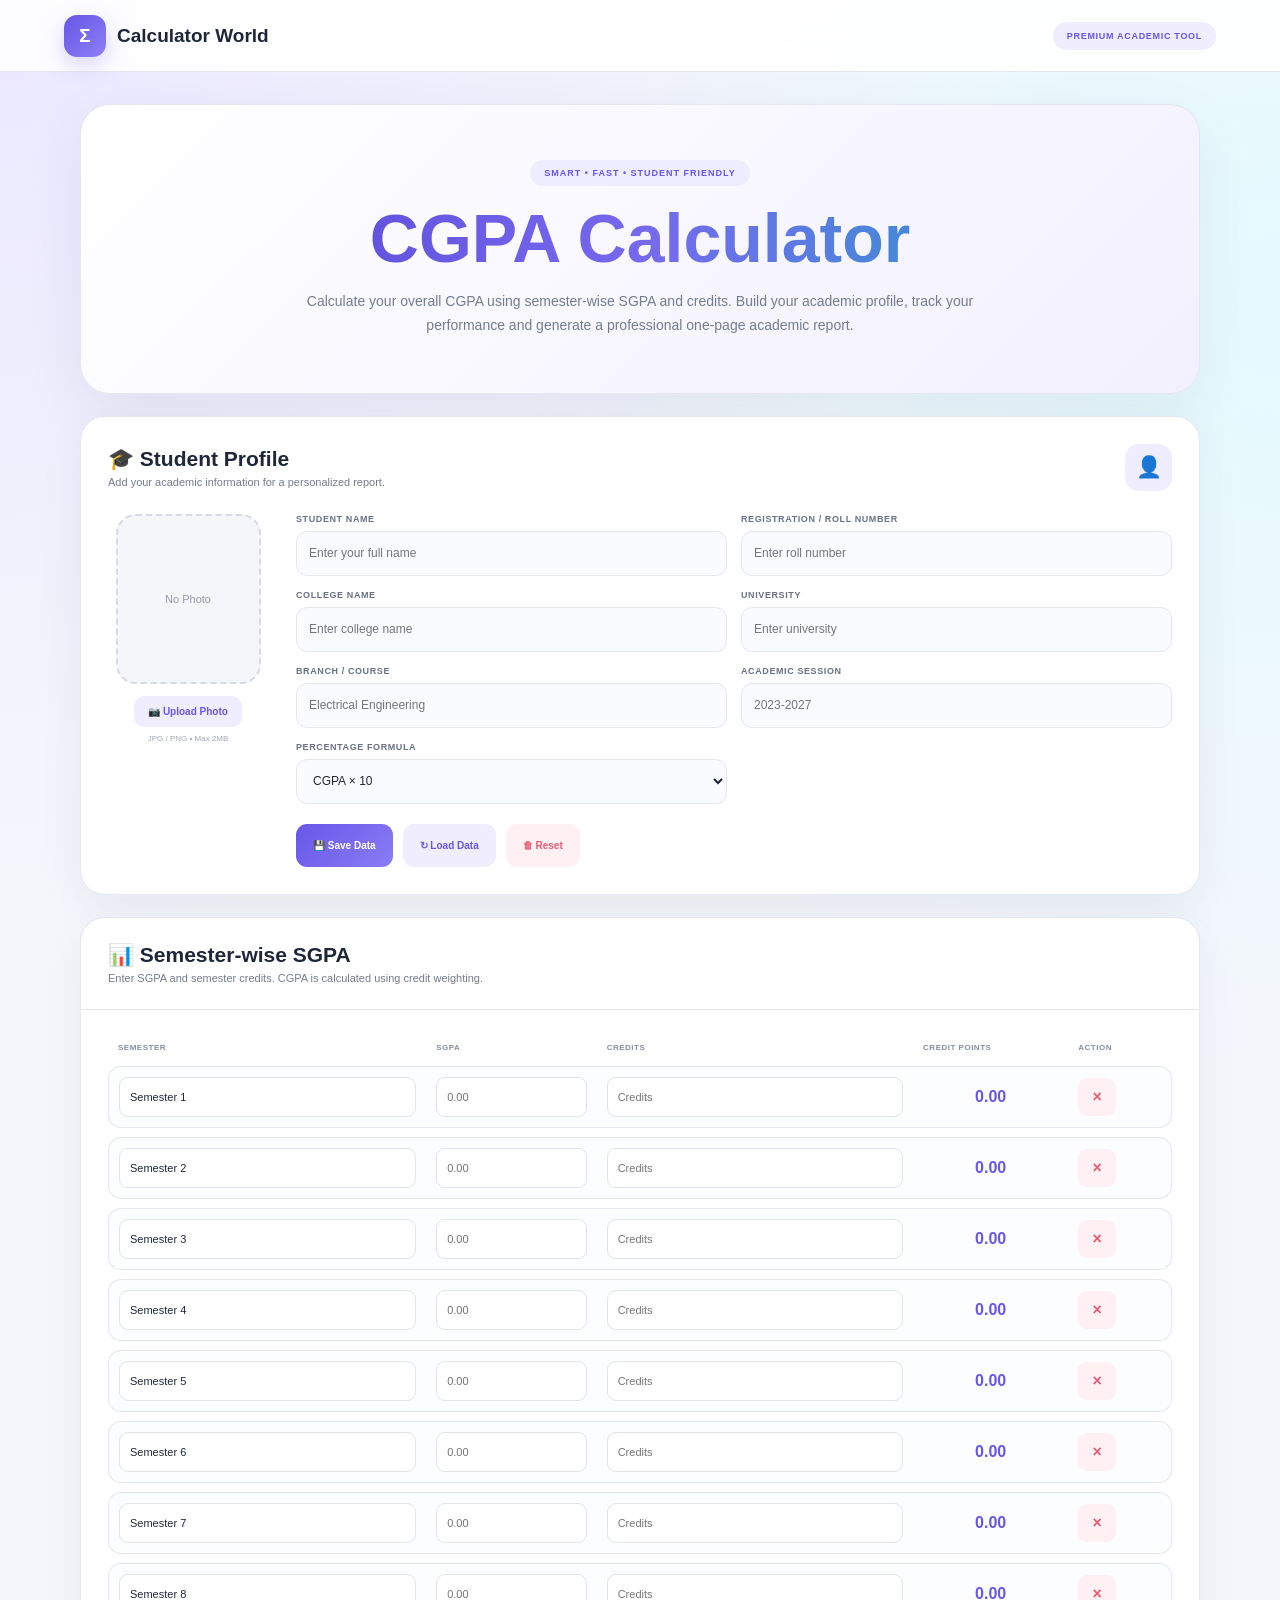
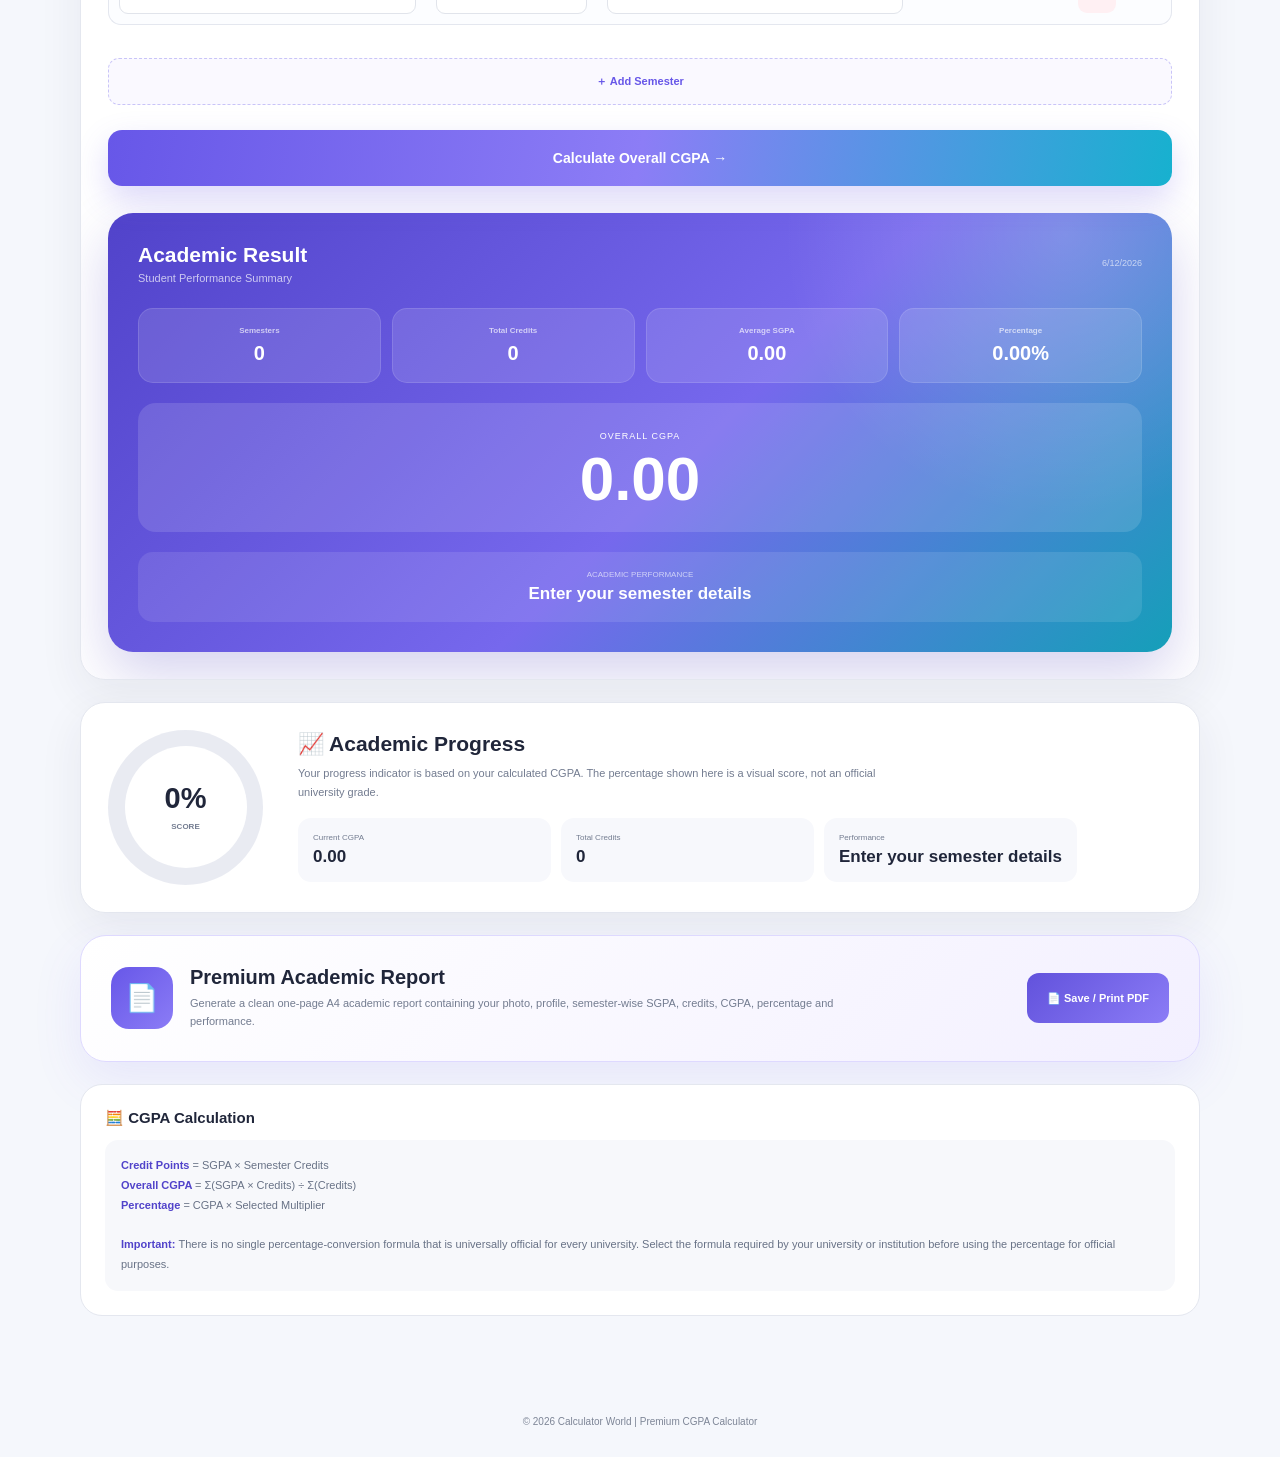
==== commit ce88cc86: "Update CGPA.html" ====
--- a/CGPA.html
+++ b/CGPA.html
@@ -76,17 +76,15 @@
     --secondary:#18aec9;
 
     --green:#14a574;
-
     --red:#e85d72;
+    --orange:#f59e0b;
 
     --text:#20263a;
-
     --muted:#737c90;
 
     --border:#e4e7ef;
 
     --white:#ffffff;
-
     --soft:#f7f8fc;
 
 }
@@ -99,15 +97,13 @@
 header{
 
     position:sticky;
-
     top:0;
 
     z-index:1000;
 
     height:72px;
 
-    padding:
-        0 5%;
+    padding:0 5%;
 
     display:flex;
 
@@ -118,8 +114,7 @@
     background:
         rgba(255,255,255,.90);
 
-    backdrop-filter:
-        blur(18px);
+    backdrop-filter:blur(18px);
 
     border-bottom:
         1px solid var(--border);
@@ -168,8 +163,7 @@
 
 .header-badge{
 
-    padding:
-        9px 14px;
+    padding:9px 14px;
 
     border-radius:30px;
 
@@ -187,18 +181,16 @@
 
 
 /* =========================================================
-   MAIN CONTAINER
+   CONTAINER
 ========================================================= */
 
 .container{
 
-    width:
-        min(1120px,94%);
+    width:min(1120px,94%);
 
     margin:auto;
 
-    padding:
-        32px 0 70px;
+    padding:32px 0 70px;
 
 }
 
@@ -209,8 +201,7 @@
 
 .hero{
 
-    padding:
-        55px 25px;
+    padding:55px 25px;
 
     text-align:center;
 
@@ -236,8 +227,7 @@
 
     display:inline-block;
 
-    padding:
-        8px 14px;
+    padding:8px 14px;
 
     border-radius:30px;
 
@@ -280,8 +270,7 @@
 
     max-width:700px;
 
-    margin:
-        18px auto 0;
+    margin:18px auto 0;
 
     color:var(--muted);
 
@@ -293,7 +282,7 @@
 
 
 /* =========================================================
-   CARD
+   COMMON CARD
 ========================================================= */
 
 .card{
@@ -371,8 +360,7 @@
 
     display:grid;
 
-    grid-template-columns:
-        160px 1fr;
+    grid-template-columns:160px 1fr;
 
     gap:28px;
 
@@ -425,8 +413,7 @@
 
     margin-top:12px;
 
-    padding:
-        10px 14px;
+    padding:10px 14px;
 
     border-radius:10px;
 
@@ -487,14 +474,14 @@
 
 }
 
-.field input{
+.field input,
+.field select{
 
     width:100%;
 
     height:45px;
 
-    padding:
-        0 12px;
+    padding:0 12px;
 
     outline:none;
 
@@ -511,7 +498,8 @@
 
 }
 
-.field input:focus{
+.field input:focus,
+.field select:focus{
 
     border-color:
         var(--primary);
@@ -524,7 +512,7 @@
 
 
 /* =========================================================
-   ACTION BUTTONS
+   ACTIONS
 ========================================================= */
 
 .actions{
@@ -543,8 +531,7 @@
 
     min-height:43px;
 
-    padding:
-        0 17px;
+    padding:0 17px;
 
     border:0;
 
@@ -613,8 +600,7 @@
 
 .calc-header{
 
-    padding:
-        25px 27px;
+    padding:25px 27px;
 
     display:flex;
 
@@ -643,15 +629,9 @@
 
 }
 
-
-/* =========================================================
-   SEMESTER TABLE
-========================================================= */
-
 .table-wrapper{
 
-    padding:
-        24px 27px;
+    padding:24px 27px;
 
     overflow-x:auto;
 
@@ -665,15 +645,13 @@
 
     border-collapse:separate;
 
-    border-spacing:
-        0 9px;
+    border-spacing:0 9px;
 
 }
 
 .semester-table th{
 
-    padding:
-        0 10px 5px;
+    padding:0 10px 5px;
 
     color:#858da0;
 
@@ -689,8 +667,7 @@
 
 .semester-table td{
 
-    padding:
-        10px;
+    padding:10px;
 
     background:#fcfdff;
 
@@ -728,8 +705,7 @@
 
     height:40px;
 
-    padding:
-        0 10px;
+    padding:0 10px;
 
     border:
         1px solid #e1e4eb;
@@ -753,6 +729,16 @@
 
 }
 
+.credit-point{
+
+    font-weight:900;
+
+    color:var(--primary);
+
+    text-align:center;
+
+}
+
 .remove-semester{
 
     width:38px;
@@ -800,11 +786,6 @@
     font-weight:900;
 
 }
-
-
-/* =========================================================
-   CALCULATE
-========================================================= */
 
 .calculate-area{
 
@@ -847,7 +828,7 @@
 
 
 /* =========================================================
-   RESULT
+   RESULT CARD
 ========================================================= */
 
 .result-card{
@@ -935,8 +916,7 @@
 
 .result-item{
 
-    padding:
-        17px 10px;
+    padding:17px 10px;
 
     text-align:center;
 
@@ -1009,11 +989,6 @@
 
 }
 
-
-/* =========================================================
-   PERFORMANCE
-========================================================= */
-
 .performance{
 
     margin-top:20px;
@@ -1102,7 +1077,7 @@
     background:
         conic-gradient(
             var(--primary) 0deg,
-            var(--primary2) 0deg,
+            var(--primary) 0deg,
             #e9ebf2 0deg
         );
 
@@ -1220,7 +1195,7 @@
 
 
 /* =========================================================
-   PDF CARD
+   PDF ACTION CARD
 ========================================================= */
 
 .pdf-card{
@@ -1293,10 +1268,6 @@
 
     font-size:27px;
 
-    box-shadow:
-        0 12px 30px
-        rgba(103,87,232,.25);
-
 }
 
 .pdf-info h2{
@@ -1325,8 +1296,7 @@
 
     min-height:50px;
 
-    padding:
-        0 20px;
+    padding:0 20px;
 
     border:0;
 
@@ -1393,6 +1363,12 @@
 
 }
 
+.formula strong{
+
+    color:#5143ca;
+
+}
+
 
 /* =========================================================
    FOOTER
@@ -1400,8 +1376,7 @@
 
 footer{
 
-    padding:
-        30px 20px;
+    padding:30px 20px;
 
     text-align:center;
 
@@ -1426,8 +1401,7 @@
 
     z-index:9999;
 
-    padding:
-        12px 18px;
+    padding:12px 18px;
 
     border-radius:12px;
 
@@ -1465,6 +1439,584 @@
 
 
 /* =========================================================
+   PREMIUM PDF REPORT - SCREEN HIDDEN
+========================================================= */
+
+.cgpa-pdf-report{
+
+    display:none;
+
+}
+
+
+/* =========================================================
+   PDF REPORT
+========================================================= */
+
+.pdf-report-header{
+
+    display:flex;
+
+    justify-content:space-between;
+
+    align-items:center;
+
+    padding:18px 20px;
+
+    color:white;
+
+    background:
+        linear-gradient(
+            135deg,
+            #5143ca,
+            #7567ed 58%,
+            #159fb9
+        );
+
+    border-radius:
+        14px 14px 0 0;
+
+}
+
+.pdf-report-brand{
+
+    display:flex;
+
+    align-items:center;
+
+    gap:12px;
+
+}
+
+.pdf-report-logo{
+
+    width:48px;
+    height:48px;
+
+    display:grid;
+
+    place-items:center;
+
+    border-radius:12px;
+
+    background:
+        rgba(255,255,255,.16);
+
+    border:
+        1px solid
+        rgba(255,255,255,.25);
+
+    font-size:27px;
+
+    font-weight:900;
+
+}
+
+.pdf-report-header h1{
+
+    font-size:16px;
+
+    letter-spacing:.5px;
+
+}
+
+.pdf-report-header p{
+
+    margin-top:4px;
+
+    color:
+        rgba(255,255,255,.72);
+
+    font-size:8px;
+
+}
+
+.pdf-report-badge{
+
+    padding:8px 12px;
+
+    border-radius:20px;
+
+    background:
+        rgba(255,255,255,.14);
+
+    border:
+        1px solid
+        rgba(255,255,255,.25);
+
+    font-size:7px;
+
+    font-weight:900;
+
+}
+
+
+/* =========================================================
+   PDF STUDENT
+========================================================= */
+
+.pdf-student-section{
+
+    display:grid;
+
+    grid-template-columns:82px 1fr;
+
+    gap:15px;
+
+    padding:15px;
+
+    border:
+        1px solid #dedfe7;
+
+    border-top:0;
+
+}
+
+.pdf-photo-box{
+
+    width:76px;
+    height:92px;
+
+    overflow:hidden;
+
+    border-radius:10px;
+
+    background:#f1f2f6;
+
+    border:
+        1px solid #dfe1e8;
+
+}
+
+.pdf-photo-box img{
+
+    width:100%;
+    height:100%;
+
+    object-fit:cover;
+
+}
+
+.pdf-student-details h2{
+
+    font-size:17px;
+
+    margin-bottom:9px;
+
+}
+
+.pdf-meta{
+
+    display:grid;
+
+    grid-template-columns:
+        repeat(3,1fr);
+
+    gap:8px;
+
+}
+
+.pdf-meta div{
+
+    padding:7px 9px;
+
+    background:#f7f8fb;
+
+    border-radius:7px;
+
+}
+
+.pdf-meta span{
+
+    display:block;
+
+    color:#858b9a;
+
+    font-size:6px;
+
+    text-transform:uppercase;
+
+    font-weight:800;
+
+}
+
+.pdf-meta strong{
+
+    display:block;
+
+    margin-top:3px;
+
+    color:#24293b;
+
+    font-size:7.5px;
+
+    white-space:nowrap;
+
+    overflow:hidden;
+
+    text-overflow:ellipsis;
+
+}
+
+
+/* =========================================================
+   PDF SECTION TITLES
+========================================================= */
+
+.pdf-section-title{
+
+    display:flex;
+
+    align-items:center;
+
+    gap:9px;
+
+    margin:
+        13px 0 7px;
+
+}
+
+.pdf-section-title > span{
+
+    width:24px;
+    height:24px;
+
+    display:grid;
+
+    place-items:center;
+
+    border-radius:7px;
+
+    color:white;
+
+    background:#6757e8;
+
+    font-size:7px;
+
+    font-weight:900;
+
+}
+
+.pdf-section-title strong{
+
+    display:block;
+
+    font-size:10px;
+
+}
+
+.pdf-section-title small{
+
+    display:block;
+
+    margin-top:2px;
+
+    color:#8a90a0;
+
+    font-size:6.5px;
+
+}
+
+
+/* =========================================================
+   PDF TABLE
+========================================================= */
+
+.pdf-semester-table{
+
+    width:100%;
+
+    border-collapse:collapse;
+
+    border:
+        1px solid #dfe1e8;
+
+}
+
+.pdf-semester-table th{
+
+    padding:7px;
+
+    color:white;
+
+    background:#30344b;
+
+    font-size:7px;
+
+    letter-spacing:.4px;
+
+}
+
+.pdf-semester-table td{
+
+    padding:6px 8px;
+
+    border:
+        1px solid #e2e4e9;
+
+    text-align:center;
+
+    font-size:7.5px;
+
+}
+
+.pdf-semester-table td:first-child{
+
+    text-align:left;
+
+    font-weight:800;
+
+}
+
+.pdf-semester-table tr:nth-child(even){
+
+    background:#fafbfc;
+
+}
+
+.pdf-semester-table .sgpa-value{
+
+    color:#5b4fd4;
+
+    font-weight:900;
+
+}
+
+.pdf-semester-table .status{
+
+    display:inline-block;
+
+    padding:3px 7px;
+
+    border-radius:15px;
+
+    color:#12865f;
+
+    background:#e7f8f1;
+
+    font-size:6px;
+
+    font-weight:900;
+
+}
+
+.pdf-semester-table .empty-status{
+
+    color:#888;
+
+    background:#f0f1f4;
+
+}
+
+
+/* =========================================================
+   PDF FINAL RESULT
+========================================================= */
+
+.pdf-result-grid{
+
+    display:grid;
+
+    grid-template-columns:
+        repeat(4,1fr);
+
+    gap:8px;
+
+}
+
+.pdf-result-box{
+
+    padding:11px 8px;
+
+    text-align:center;
+
+    border-radius:9px;
+
+    background:#f5f6fa;
+
+    border:
+        1px solid #e1e3ea;
+
+}
+
+.pdf-result-box.main{
+
+    color:white;
+
+    background:
+        linear-gradient(
+            135deg,
+            #5143ca,
+            #7768ed
+        );
+
+}
+
+.pdf-result-box span{
+
+    display:block;
+
+    font-size:6px;
+
+    font-weight:900;
+
+    letter-spacing:.3px;
+
+}
+
+.pdf-result-box:not(.main) span{
+
+    color:#858b9a;
+
+}
+
+.pdf-result-box strong{
+
+    display:block;
+
+    margin-top:4px;
+
+    font-size:17px;
+
+}
+
+.pdf-result-box.main strong{
+
+    font-size:23px;
+
+}
+
+
+/* =========================================================
+   PDF PERFORMANCE
+========================================================= */
+
+.pdf-performance-strip{
+
+    display:grid;
+
+    grid-template-columns:
+        1.5fr 1fr 1fr;
+
+    gap:8px;
+
+    margin-top:9px;
+
+    padding:10px;
+
+    border-radius:9px;
+
+    background:#f0efff;
+
+    border:
+        1px solid #dedbff;
+
+}
+
+.pdf-performance-strip div{
+
+    padding-left:9px;
+
+    border-left:
+        2px solid #6757e8;
+
+}
+
+.pdf-performance-strip span{
+
+    display:block;
+
+    color:#858b9a;
+
+    font-size:6px;
+
+    font-weight:900;
+
+}
+
+.pdf-performance-strip strong{
+
+    display:block;
+
+    margin-top:3px;
+
+    color:#34384c;
+
+    font-size:9px;
+
+}
+
+
+/* =========================================================
+   PDF FOOTER
+========================================================= */
+
+.pdf-report-footer{
+
+    display:grid;
+
+    grid-template-columns:
+        1fr 1.5fr 1fr;
+
+    align-items:center;
+
+    gap:10px;
+
+    margin-top:13px;
+
+    padding-top:10px;
+
+    border-top:
+        1px solid #dedfe6;
+
+}
+
+.pdf-report-footer strong{
+
+    display:block;
+
+    color:#44495b;
+
+    font-size:7px;
+
+}
+
+.pdf-report-footer span{
+
+    display:block;
+
+    margin-top:2px;
+
+    color:#8a90a0;
+
+    font-size:5.5px;
+
+}
+
+.pdf-disclaimer{
+
+    color:#8a90a0;
+
+    text-align:center;
+
+    font-size:5.5px;
+
+    line-height:1.5;
+
+}
+
+.pdf-generated{
+
+    color:#8a90a0;
+
+    text-align:right;
+
+    font-size:6px;
+
+}
+
+
+/* =========================================================
    MOBILE
 ========================================================= */
 
@@ -1492,8 +2044,7 @@
 
     .hero{
 
-        padding:
-            38px 18px;
+        padding:38px 18px;
 
         border-radius:23px;
 
@@ -1589,249 +2140,125 @@
 
 }
 
-@media(max-width:430px){
-
-    .cgpa-main strong{
-
-        font-size:53px;
-
-    }
-
-}
-
 
 /* =========================================================
-   PRINT / PDF
+   PRINT
 ========================================================= */
 
 @media print{
 
     @page{
 
-        size:A4;
-
-        margin:10mm;
-
-    }
-
+        size:A4 portrait;
+
+        margin:8mm;
+
+    }
+
+    html,
     body{
 
+        width:210mm;
+
+        height:297mm;
+
+        margin:0;
+
+        padding:0;
+
         background:white !important;
 
     }
 
-    header,
-    .hero,
-    .actions,
-    .add-semester,
-    .calculate-area,
-    .pdf-card,
-    .formula-card,
-    footer,
-    .upload-btn,
-    .photo-note{
-
-        display:none !important;
-
-    }
-
-    .container{
-
-        width:100%;
+    body *{
+
+        visibility:hidden !important;
+
+    }
+
+    #cgpaPdfReport,
+    #cgpaPdfReport *{
+
+        visibility:visible !important;
+
+    }
+
+    #cgpaPdfReport{
+
+        display:block !important;
+
+        position:absolute;
+
+        left:0;
+
+        top:0;
+
+        width:194mm;
+
+        min-height:281mm;
+
+        margin:0;
 
         padding:0;
 
-    }
-
-    .card,
-    .calculator,
-    .progress-card{
-
-        margin:
-            0 0 10px;
+        background:white;
+
+        color:#20263a;
 
         box-shadow:none;
 
-        border:
-            1px solid #aaa;
-
-    }
-
-    .card{
-
-        padding:14px;
-
-    }
-
-    .profile-layout{
-
-        grid-template-columns:
-            100px 1fr;
-
-        gap:15px;
-
-    }
-
-    .photo-preview{
-
-        width:90px;
-        height:110px;
-
-    }
-
-    .form-grid{
-
-        gap:6px;
-
-    }
-
-    .field label{
-
-        font-size:7px;
-
-    }
-
-    .field input{
-
-        height:27px;
-
-        color:#111;
-
-        background:white;
-
-        border:
-            1px solid #aaa;
-
-        font-size:8px;
-
-    }
-
-    .calc-header{
-
-        padding:
-            9px 0;
-
-    }
-
-    .table-wrapper{
-
-        padding:
-            8px 0;
-
-    }
-
-    .semester-table{
-
-        min-width:0;
-
-    }
-
-    .semester-table th{
-
-        font-size:7px;
-
-    }
-
-    .semester-table input{
-
-        height:25px;
-
-        font-size:7px;
-
-        color:#111;
-
-    }
-
-    .remove-semester{
-
-        display:none;
-
-    }
-
-    .result-card{
-
-        margin:
-            0 0 10px;
-
-        padding:15px;
-
-        color:#111 !important;
-
-        background:#f1efff !important;
-
-        box-shadow:none;
-
-    }
-
-    .result-header h2,
-    .result-header p,
-    .result-date{
-
-        color:#111 !important;
-
-    }
-
-    .result-item{
-
-        background:white;
-
-        border:
-            1px solid #ddd;
-
-    }
-
-    .result-item span,
-    .result-item strong{
-
-        color:#111 !important;
-
-    }
-
-    .cgpa-main{
-
-        background:white;
-
-        border:
-            1px solid #ddd;
-
-    }
-
-    .cgpa-main small,
-    .cgpa-main strong{
-
-        color:#111 !important;
-
-    }
-
-    .progress-card{
-
-        padding:15px;
-
-    }
-
-    .circle{
-
-        width:100px;
-        height:100px;
-
-    }
-
-    .circle::before{
-
-        width:76px;
-        height:76px;
-
-    }
-
-    .progress-info h2{
-
-        font-size:14px;
-
-    }
-
-    .progress-info p{
-
-        font-size:8px;
+    }
+
+    .pdf-report-header{
+
+        -webkit-print-color-adjust:exact;
+
+        print-color-adjust:exact;
+
+    }
+
+    .pdf-result-box.main{
+
+        -webkit-print-color-adjust:exact;
+
+        print-color-adjust:exact;
+
+    }
+
+    .pdf-section-title > span{
+
+        -webkit-print-color-adjust:exact;
+
+        print-color-adjust:exact;
+
+    }
+
+    .pdf-semester-table th{
+
+        -webkit-print-color-adjust:exact;
+
+        print-color-adjust:exact;
+
+    }
+
+    .pdf-performance-strip{
+
+        -webkit-print-color-adjust:exact;
+
+        print-color-adjust:exact;
+
+    }
+
+    .pdf-report-header,
+    .pdf-student-section,
+    .pdf-semester-table,
+    .pdf-result-grid,
+    .pdf-performance-strip,
+    .pdf-report-footer{
+
+        break-inside:avoid;
+
+        page-break-inside:avoid;
 
     }
 
@@ -1863,7 +2290,6 @@
 
     </div>
 
-
     <div class="header-badge">
         PREMIUM ACADEMIC TOOL
     </div>
@@ -1871,7 +2297,6 @@
 </header>
 
 
-
 <main class="container">
 
 
@@ -1891,13 +2316,12 @@
 
     <p>
         Calculate your overall CGPA using semester-wise
-        SGPA and credits. Save your academic profile,
-        track performance and generate a professional
-        academic report.
+        SGPA and credits. Build your academic profile,
+        track your performance and generate a professional
+        one-page academic report.
     </p>
 
 </section>
-
 
 
 <!-- =====================================================
@@ -1915,8 +2339,7 @@
             </h2>
 
             <p>
-                Add your information for a personalized
-                academic report.
+                Add your academic information for a personalized report.
             </p>
 
         </div>
@@ -1930,6 +2353,8 @@
 
     <div class="profile-layout">
 
+
+        <!-- PHOTO -->
 
         <div class="photo-area">
 
@@ -1961,6 +2386,7 @@
         </div>
 
 
+        <!-- FORM -->
 
         <div>
 
@@ -1976,7 +2402,7 @@
                     <input
                         id="studentName"
                         type="text"
-                        placeholder="Enter your name"
+                        placeholder="Enter your full name"
                     >
 
                 </div>
@@ -1985,7 +2411,7 @@
                 <div class="field">
 
                     <label>
-                        Roll Number
+                        Registration / Roll Number
                     </label>
 
                     <input
@@ -2030,13 +2456,13 @@
                 <div class="field">
 
                     <label>
-                        Branch
+                        Branch / Course
                     </label>
 
                     <input
                         id="branchName"
                         type="text"
-                        placeholder="Example: Electrical Engineering"
+                        placeholder="Electrical Engineering"
                     >
 
                 </div>
@@ -2051,10 +2477,57 @@
                     <input
                         id="session"
                         type="text"
-                        placeholder="Example: 2023-2027"
+                        placeholder="2023-2027"
                     >
 
                 </div>
+
+
+                <div class="field">
+
+                    <label>
+                        Percentage Formula
+                    </label>
+
+                    <select id="percentageFormula">
+
+                        <option value="10">
+                            CGPA × 10
+                        </option>
+
+                        <option value="9.5">
+                            CGPA × 9.5
+                        </option>
+
+                        <option value="custom">
+                            Custom Multiplier
+                        </option>
+
+                    </select>
+
+                </div>
+
+
+                <div
+                    class="field"
+                    id="customMultiplierBox"
+                    style="display:none;"
+                >
+
+                    <label>
+                        Custom Multiplier
+                    </label>
+
+                    <input
+                        id="customMultiplier"
+                        type="number"
+                        min="0"
+                        step="0.01"
+                        placeholder="Example: 10"
+                    >
+
+                </div>
+
 
             </div>
 
@@ -2093,7 +2566,6 @@
 </section>
 
 
-
 <!-- =====================================================
      CALCULATOR
 ===================================================== -->
@@ -2106,17 +2578,17 @@
         <div>
 
             <h2>
-                📊 Semester SGPA
+                📊 Semester-wise SGPA
             </h2>
 
             <p>
                 Enter SGPA and semester credits.
+                CGPA is calculated using credit weighting.
             </p>
 
         </div>
 
     </div>
-
 
 
     <div class="table-wrapper">
@@ -2158,7 +2630,6 @@
         </table>
 
     </div>
-
 
 
     <button
@@ -2169,7 +2640,6 @@
     </button>
 
 
-
     <div class="calculate-area">
 
         <button
@@ -2182,11 +2652,9 @@
     </div>
 
 
-
     <!-- RESULT -->
 
     <div class="result-card">
-
 
         <div class="result-header">
 
@@ -2201,7 +2669,6 @@
                 </p>
 
             </div>
-
 
             <div
                 class="result-date"
@@ -2212,7 +2679,6 @@
         </div>
 
 
-
         <div class="result-grid">
 
 
@@ -2258,17 +2724,17 @@
             <div class="result-item">
 
                 <span>
-                    Estimated %
+                    Percentage
                 </span>
 
                 <strong id="percentage">
-                    0%
+                    0.00%
                 </strong>
 
             </div>
 
+
         </div>
-
 
 
         <div class="cgpa-main">
@@ -2284,7 +2750,6 @@
         </div>
 
 
-
         <div class="performance">
 
             <span>
@@ -2302,13 +2767,11 @@
 </section>
 
 
-
 <!-- =====================================================
-     PROGRESS CARD
+     PROGRESS
 ===================================================== -->
 
 <section class="progress-card">
-
 
     <div class="progress-layout">
 
@@ -2333,7 +2796,6 @@
         </div>
 
 
-
         <div class="progress-info">
 
             <h2>
@@ -2341,9 +2803,9 @@
             </h2>
 
             <p>
-                Your performance indicator is based on your
-                overall CGPA. Keep improving your semester
-                performance to reach the next academic level.
+                Your progress indicator is based on your
+                calculated CGPA. The percentage shown here
+                is a visual score, not an official university grade.
             </p>
 
 
@@ -2388,6 +2850,7 @@
 
                 </div>
 
+
             </div>
 
         </div>
@@ -2397,13 +2860,11 @@
 </section>
 
 
-
 <!-- =====================================================
-     PDF
+     PDF ACTION
 ===================================================== -->
 
 <section class="pdf-card">
-
 
     <div class="pdf-layout">
 
@@ -2422,9 +2883,10 @@
                 </h2>
 
                 <p>
-                    Generate an A4-ready report with student
-                    profile, photo, semester-wise SGPA,
-                    credits, CGPA and academic performance.
+                    Generate a clean one-page A4 academic
+                    report containing your photo, profile,
+                    semester-wise SGPA, credits, CGPA,
+                    percentage and performance.
                 </p>
 
             </div>
@@ -2436,13 +2898,12 @@
             class="pdf-btn"
             onclick="generatePDF()"
         >
-            📄 Generate PDF
+            📄 Save / Print PDF
         </button>
 
     </div>
 
 </section>
-
 
 
 <!-- =====================================================
@@ -2458,13 +2919,19 @@
 
     <div class="formula">
 
-        <b>Credit Points</b>
+        <strong>
+            Credit Points
+        </strong>
+
         =
         SGPA × Semester Credits
 
         <br>
 
-        <b>Overall CGPA</b>
+        <strong>
+            Overall CGPA
+        </strong>
+
         =
         Σ(SGPA × Credits)
         ÷
@@ -2472,25 +2939,409 @@
 
         <br>
 
-        <b>Estimated Percentage</b>
+        <strong>
+            Percentage
+        </strong>
+
         =
-        CGPA × 10
+        CGPA × Selected Multiplier
 
         <br><br>
 
-        <b>Important:</b>
-        Some universities use a different CGPA-to-percentage
-        conversion formula. Always verify the official formula
-        of your university before using the percentage
-        for official purposes.
+        <strong>
+            Important:
+        </strong>
+
+        There is no single percentage-conversion formula
+        that is universally official for every university.
+        Select the formula required by your university or
+        institution before using the percentage for official purposes.
 
     </div>
 
 </section>
 
 
+<!-- =====================================================
+     PREMIUM PDF REPORT
+===================================================== -->
+
+<section
+    id="cgpaPdfReport"
+    class="cgpa-pdf-report"
+>
+
+
+    <!-- HEADER -->
+
+    <div class="pdf-report-header">
+
+        <div class="pdf-report-brand">
+
+            <div class="pdf-report-logo">
+                Σ
+            </div>
+
+            <div>
+
+                <h1>
+                    ACADEMIC PERFORMANCE REPORT
+                </h1>
+
+                <p>
+                    CGPA / Cumulative Academic Record
+                </p>
+
+            </div>
+
+        </div>
+
+
+        <div class="pdf-report-badge">
+            CGPA REPORT
+        </div>
+
+    </div>
+
+
+    <!-- STUDENT -->
+
+    <div class="pdf-student-section">
+
+
+        <div class="pdf-photo-box">
+
+            <img
+                id="pdfStudentPhoto"
+                alt="Student Photo"
+            >
+
+        </div>
+
+
+        <div class="pdf-student-details">
+
+            <h2 id="pdfStudentName">
+                Student Name
+            </h2>
+
+
+            <div class="pdf-meta">
+
+
+                <div>
+
+                    <span>
+                        Registration / Roll No.
+                    </span>
+
+                    <strong id="pdfRoll">
+                        —
+                    </strong>
+
+                </div>
+
+
+                <div>
+
+                    <span>
+                        University
+                    </span>
+
+                    <strong id="pdfUniversity">
+                        —
+                    </strong>
+
+                </div>
+
+
+                <div>
+
+                    <span>
+                        College
+                    </span>
+
+                    <strong id="pdfCollege">
+                        —
+                    </strong>
+
+                </div>
+
+
+                <div>
+
+                    <span>
+                        Branch / Course
+                    </span>
+
+                    <strong id="pdfBranch">
+                        —
+                    </strong>
+
+                </div>
+
+
+                <div>
+
+                    <span>
+                        Academic Session
+                    </span>
+
+                    <strong id="pdfSession">
+                        —
+                    </strong>
+
+                </div>
+
+
+                <div>
+
+                    <span>
+                        Report Date
+                    </span>
+
+                    <strong id="pdfDate">
+                        —
+                    </strong>
+
+                </div>
+
+
+            </div>
+
+        </div>
+
+    </div>
+
+
+    <!-- SEMESTER -->
+
+    <div class="pdf-section-title">
+
+        <span>
+            01
+        </span>
+
+        <div>
+
+            <strong>
+                Semester-wise Performance
+            </strong>
+
+            <small>
+                SGPA and credit-weighted academic record
+            </small>
+
+        </div>
+
+    </div>
+
+
+    <table class="pdf-semester-table">
+
+        <thead>
+
+            <tr>
+
+                <th>
+                    SEMESTER
+                </th>
+
+                <th>
+                    SGPA
+                </th>
+
+                <th>
+                    CREDITS
+                </th>
+
+                <th>
+                    CREDIT POINTS
+                </th>
+
+                <th>
+                    STATUS
+                </th>
+
+            </tr>
+
+        </thead>
+
+
+        <tbody id="pdfSemesterBody">
+        </tbody>
+
+    </table>
+
+
+    <!-- FINAL -->
+
+    <div class="pdf-section-title">
+
+        <span>
+            02
+        </span>
+
+        <div>
+
+            <strong>
+                Final Academic Summary
+            </strong>
+
+            <small>
+                Overall cumulative performance
+            </small>
+
+        </div>
+
+    </div>
+
+
+    <div class="pdf-result-grid">
+
+
+        <div class="pdf-result-box main">
+
+            <span>
+                OVERALL CGPA
+            </span>
+
+            <strong id="pdfCGPA">
+                0.00
+            </strong>
+
+        </div>
+
+
+        <div class="pdf-result-box">
+
+            <span>
+                TOTAL CREDITS
+            </span>
+
+            <strong id="pdfTotalCredits">
+                0
+            </strong>
+
+        </div>
+
+
+        <div class="pdf-result-box">
+
+            <span>
+                CREDIT POINTS
+            </span>
+
+            <strong id="pdfCreditPoints">
+                0.00
+            </strong>
+
+        </div>
+
+
+        <div class="pdf-result-box">
+
+            <span>
+                PERCENTAGE
+            </span>
+
+            <strong id="pdfPercentage">
+                0.00%
+            </strong>
+
+        </div>
+
+
+    </div>
+
+
+    <!-- PERFORMANCE -->
+
+    <div class="pdf-performance-strip">
+
+
+        <div>
+
+            <span>
+                ACADEMIC PERFORMANCE
+            </span>
+
+            <strong id="pdfPerformance">
+                —
+            </strong>
+
+        </div>
+
+
+        <div>
+
+            <span>
+                COMPLETED SEMESTERS
+            </span>
+
+            <strong id="pdfSemesterCount">
+                0
+            </strong>
+
+        </div>
+
+
+        <div>
+
+            <span>
+                GRADING SCALE
+            </span>
+
+            <strong>
+                10.00
+            </strong>
+
+        </div>
+
+
+    </div>
+
+
+    <!-- FOOTER -->
+
+    <div class="pdf-report-footer">
+
+
+        <div>
+
+            <strong>
+                Calculator World
+            </strong>
+
+            <span>
+                Student Academic Utility
+            </span>
+
+        </div>
+
+
+        <div class="pdf-disclaimer">
+
+            This report is generated for personal
+            academic calculation/reference purposes.
+
+        </div>
+
+
+        <div class="pdf-generated">
+
+            Generated digitally
+
+        </div>
+
+
+    </div>
+
+
+</section>
+
+
 </main>
-
 
 
 <footer>
@@ -2499,7 +3350,6 @@
     Premium CGPA Calculator
 
 </footer>
-
 
 
 <div
@@ -2510,7 +3360,6 @@
 </div>
 
 
-
 <script>
 
 /* =========================================================
@@ -2574,7 +3423,11 @@
             <input
                 class="semester-name"
                 type="text"
-                value="${name || "Semester " + semesterCount}"
+                value="${escapeHTML(
+                    name ||
+                    "Semester " +
+                    semesterCount
+                )}"
                 placeholder="Semester"
             >
 
@@ -2602,8 +3455,8 @@
             <input
                 class="semester-credit"
                 type="number"
-                min="1"
-                step="1"
+                min="0"
+                step="0.5"
                 value="${credits}"
                 placeholder="Credits"
                 oninput="calculateCGPA()"
@@ -2626,6 +3479,7 @@
             <button
                 class="remove-semester"
                 onclick="removeSemester(this)"
+                title="Remove semester"
             >
                 ×
             </button>
@@ -2646,17 +3500,119 @@
 
 
 /* =========================================================
+   SAFE HTML
+========================================================= */
+
+function escapeHTML(value){
+
+    return String(value)
+        .replace(/&/g,"&amp;")
+        .replace(/</g,"&lt;")
+        .replace(/>/g,"&gt;")
+        .replace(/"/g,"&quot;")
+        .replace(/'/g,"&#039;");
+
+}
+
+
+/* =========================================================
    REMOVE
 ========================================================= */
 
 function removeSemester(button){
 
-    button
-        .closest("tr")
-        .remove();
-
+    const row =
+        button.closest(".semester-row");
+
+    if(row){
+
+        row.remove();
+
+    }
 
     calculateCGPA();
+
+}
+
+
+/* =========================================================
+   PERCENTAGE FORMULA
+========================================================= */
+
+document
+    .getElementById("percentageFormula")
+    .addEventListener(
+        "change",
+        function(){
+
+            const customBox =
+                document.getElementById(
+                    "customMultiplierBox"
+                );
+
+            if(this.value === "custom"){
+
+                customBox.style.display =
+                    "block";
+
+            }
+            else{
+
+                customBox.style.display =
+                    "none";
+
+            }
+
+            calculateCGPA();
+
+        }
+    );
+
+
+document
+    .getElementById("customMultiplier")
+    .addEventListener(
+        "input",
+        calculateCGPA
+    );
+
+
+/* =========================================================
+   GET MULTIPLIER
+========================================================= */
+
+function getMultiplier(){
+
+    const formula =
+        document.getElementById(
+            "percentageFormula"
+        ).value;
+
+
+    if(formula === "custom"){
+
+        const custom =
+            parseFloat(
+                document.getElementById(
+                    "customMultiplier"
+                ).value
+            );
+
+        if(
+            !isNaN(custom) &&
+            custom > 0
+        ){
+
+            return custom;
+
+        }
+
+        return 10;
+
+    }
+
+
+    return parseFloat(formula) || 10;
 
 }
 
@@ -2721,8 +3677,7 @@
             ){
 
                 points =
-                    sgpa *
-                    credits;
+                    sgpa * credits;
 
 
                 totalCredits +=
@@ -2748,8 +3703,12 @@
                 );
 
 
-            pointBox.textContent =
-                points.toFixed(2);
+            if(pointBox){
+
+                pointBox.textContent =
+                    points.toFixed(2);
+
+            }
 
         }
     );
@@ -2778,11 +3737,17 @@
     }
 
 
+    const multiplier =
+        getMultiplier();
+
+
     const percentage =
-        cgpa * 10;
-
-
-    /* RESULT */
+        cgpa * multiplier;
+
+
+    /* =====================================================
+       RESULT
+    ===================================================== */
 
     document.getElementById(
         "totalSemesters"
@@ -2793,7 +3758,7 @@
     document.getElementById(
         "totalCredits"
     ).textContent =
-        totalCredits;
+        formatCredits(totalCredits);
 
 
     document.getElementById(
@@ -2823,10 +3788,12 @@
     document.getElementById(
         "statCredits"
     ).textContent =
-        totalCredits;
-
-
-    /* PERFORMANCE */
+        formatCredits(totalCredits);
+
+
+    /* =====================================================
+       PERFORMANCE
+    ===================================================== */
 
     let performance =
         "Enter your semester details";
@@ -2840,30 +3807,35 @@
                 "Outstanding 🌟";
 
         }
+
         else if(cgpa >= 8){
 
             performance =
                 "Excellent 🚀";
 
         }
+
         else if(cgpa >= 7){
 
             performance =
                 "Very Good 👍";
 
         }
+
         else if(cgpa >= 6){
 
             performance =
                 "Good 📚";
 
         }
+
         else if(cgpa >= 5){
 
             performance =
                 "Needs Improvement 📈";
 
         }
+
         else{
 
             performance =
@@ -2886,7 +3858,9 @@
         performance;
 
 
-    /* PROGRESS */
+    /* =====================================================
+       PROGRESS
+    ===================================================== */
 
     const progress =
         Math.min(
@@ -2920,24 +3894,36 @@
         `;
 
 
+    /* =====================================================
+       RESULT NAME
+    ===================================================== */
+
     const name =
-        document.getElementById(
+        document
+        .getElementById(
             "studentName"
-        ).value.trim();
+        )
+        .value
+        .trim();
 
 
     document.getElementById(
         "studentResultName"
     ).textContent =
         name
-        ? name + " • Academic Performance"
-        : "Student Performance Summary";
+        ?
+        name +
+        " • Academic Performance"
+        :
+        "Student Performance Summary";
 
 
     document.getElementById(
         "resultDate"
     ).textContent =
-        new Date().toLocaleDateString();
+        new Date().toLocaleDateString(
+            "en-IN"
+        );
 
 
     return {
@@ -2946,13 +3932,36 @@
 
         totalCredits,
 
+        weightedPoints,
+
         validSemesters,
 
         averageSGPA,
 
-        percentage
+        percentage,
+
+        multiplier
 
     };
+
+}
+
+
+/* =========================================================
+   CREDIT FORMAT
+========================================================= */
+
+function formatCredits(value){
+
+    if(
+        Number.isInteger(value)
+    ){
+
+        return value;
+
+    }
+
+    return value.toFixed(1);
 
 }
 
@@ -2988,6 +3997,8 @@
                     "Please select an image."
                 );
 
+                this.value = "";
+
                 return;
 
             }
@@ -3002,6 +4013,8 @@
                     "Photo must be below 2MB."
                 );
 
+                this.value = "";
+
                 return;
 
             }
@@ -3043,34 +4056,60 @@
     return {
 
         name:
-            document.getElementById(
+            document
+            .getElementById(
                 "studentName"
-            ).value,
+            )
+            .value,
 
         roll:
-            document.getElementById(
+            document
+            .getElementById(
                 "rollNumber"
-            ).value,
+            )
+            .value,
 
         college:
-            document.getElementById(
+            document
+            .getElementById(
                 "collegeName"
-            ).value,
+            )
+            .value,
 
         university:
-            document.getElementById(
+            document
+            .getElementById(
                 "universityName"
-            ).value,
+            )
+            .value,
 
         branch:
-            document.getElementById(
+            document
+            .getElementById(
                 "branchName"
-            ).value,
+            )
+            .value,
 
         session:
-            document.getElementById(
+            document
+            .getElementById(
                 "session"
-            ).value
+            )
+            .value,
+
+        percentageFormula:
+            document
+            .getElementById(
+                "percentageFormula"
+            )
+            .value,
+
+        customMultiplier:
+            document
+            .getElementById(
+                "customMultiplier"
+            )
+            .value
 
     };
 
@@ -3078,7 +4117,7 @@
 
 
 /* =========================================================
-   SAVE
+   SAVE DATA
 ========================================================= */
 
 function saveData(){
@@ -3118,10 +4157,10 @@
 
     const photo =
         document
-            .querySelector(
-                "#photoPreview img"
-            )
-            ?.src || "";
+        .querySelector(
+            "#photoPreview img"
+        )
+        ?.src || "";
 
 
     const data = {
@@ -3136,35 +4175,46 @@
     };
 
 
-    localStorage.setItem(
-        "calculatorWorldCGPA",
-        JSON.stringify(data)
-    );
-
-
-    showToast(
-        "Academic data saved in this browser."
-    );
+    try{
+
+        localStorage.setItem(
+            "calculatorWorldCGPA_v2",
+            JSON.stringify(data)
+        );
+
+
+        showToast(
+            "Academic data saved on this device."
+        );
+
+    }
+    catch(error){
+
+        showToast(
+            "Unable to save data."
+        );
+
+    }
 
 }
 
 
 /* =========================================================
-   LOAD
+   LOAD DATA
 ========================================================= */
 
 function loadData(){
 
     const saved =
         localStorage.getItem(
-            "calculatorWorldCGPA"
+            "calculatorWorldCGPA_v2"
         );
 
 
     if(!saved){
 
         showToast(
-            "No saved data found."
+            "No saved data found on this device."
         );
 
         return;
@@ -3216,6 +4266,29 @@
             "session"
         ).value =
             p.session || "";
+
+
+        document.getElementById(
+            "percentageFormula"
+        ).value =
+            p.percentageFormula ||
+            "10";
+
+
+        document.getElementById(
+            "customMultiplier"
+        ).value =
+            p.customMultiplier || "";
+
+
+        document.getElementById(
+            "customMultiplierBox"
+        ).style.display =
+            p.percentageFormula === "custom"
+            ?
+            "block"
+            :
+            "none";
 
 
         if(data.photo){
@@ -3260,17 +4333,24 @@
             );
 
         }
+        else{
+
+            createDefaultSemesters();
+
+        }
 
 
         calculateCGPA();
 
 
         showToast(
-            "Saved data loaded."
+            "Saved data loaded successfully."
         );
 
     }
     catch(error){
+
+        console.error(error);
 
         showToast(
             "Unable to load saved data."
@@ -3301,13 +4381,19 @@
 
 
     localStorage.removeItem(
-        "calculatorWorldCGPA"
+        "calculatorWorldCGPA_v2"
     );
 
 
     document
         .querySelectorAll(
-            "#studentName,#rollNumber,#collegeName,#universityName,#branchName,#session"
+            "#studentName," +
+            "#rollNumber," +
+            "#collegeName," +
+            "#universityName," +
+            "#branchName," +
+            "#session," +
+            "#customMultiplier"
         )
         .forEach(
             input => {
@@ -3316,6 +4402,17 @@
 
             }
         );
+
+
+    document.getElementById(
+        "percentageFormula"
+    ).value = "10";
+
+
+    document.getElementById(
+        "customMultiplierBox"
+    ).style.display =
+        "none";
 
 
     document.getElementById(
@@ -3325,6 +4422,11 @@
 
 
     document.getElementById(
+        "photoInput"
+    ).value = "";
+
+
+    document.getElementById(
         "semesterBody"
     ).innerHTML = "";
 
@@ -3346,16 +4448,417 @@
 
 
 /* =========================================================
-   PDF
+   GENERATE PREMIUM PDF
 ========================================================= */
 
 function generatePDF(){
 
-    calculateCGPA();
-
-
-    saveData();
-
+    const result =
+        calculateCGPA();
+
+
+    if(
+        !result ||
+        result.totalCredits <= 0
+    ){
+
+        showToast(
+            "Please enter at least one valid semester."
+        );
+
+        return;
+
+    }
+
+
+    /* =====================================================
+       PROFILE
+    ===================================================== */
+
+    const name =
+        document
+        .getElementById(
+            "studentName"
+        )
+        .value
+        .trim()
+        ||
+        "Student Name";
+
+
+    const roll =
+        document
+        .getElementById(
+            "rollNumber"
+        )
+        .value
+        .trim()
+        ||
+        "—";
+
+
+    const university =
+        document
+        .getElementById(
+            "universityName"
+        )
+        .value
+        .trim()
+        ||
+        "—";
+
+
+    const college =
+        document
+        .getElementById(
+            "collegeName"
+        )
+        .value
+        .trim()
+        ||
+        "—";
+
+
+    const branch =
+        document
+        .getElementById(
+            "branchName"
+        )
+        .value
+        .trim()
+        ||
+        "—";
+
+
+    const session =
+        document
+        .getElementById(
+            "session"
+        )
+        .value
+        .trim()
+        ||
+        "—";
+
+
+    /* =====================================================
+       PROFILE TO PDF
+    ===================================================== */
+
+    document.getElementById(
+        "pdfStudentName"
+    ).textContent =
+        name;
+
+
+    document.getElementById(
+        "pdfRoll"
+    ).textContent =
+        roll;
+
+
+    document.getElementById(
+        "pdfUniversity"
+    ).textContent =
+        university;
+
+
+    document.getElementById(
+        "pdfCollege"
+    ).textContent =
+        college;
+
+
+    document.getElementById(
+        "pdfBranch"
+    ).textContent =
+        branch;
+
+
+    document.getElementById(
+        "pdfSession"
+    ).textContent =
+        session;
+
+
+    document.getElementById(
+        "pdfDate"
+    ).textContent =
+        new Date().toLocaleDateString(
+            "en-IN"
+        );
+
+
+    /* =====================================================
+       PHOTO
+    ===================================================== */
+
+    const sourcePhoto =
+        document.querySelector(
+            "#photoPreview img"
+        );
+
+
+    const pdfPhoto =
+        document.getElementById(
+            "pdfStudentPhoto"
+        );
+
+
+    if(sourcePhoto){
+
+        pdfPhoto.src =
+            sourcePhoto.src;
+
+    }
+    else{
+
+        pdfPhoto.src =
+            "data:image/svg+xml;charset=UTF-8," +
+            encodeURIComponent(`
+                <svg
+                    xmlns="http://www.w3.org/2000/svg"
+                    width="300"
+                    height="380"
+                >
+
+                    <rect
+                        width="100%"
+                        height="100%"
+                        fill="#f1f2f6"
+                    />
+
+                    <text
+                        x="50%"
+                        y="50%"
+                        dominant-baseline="middle"
+                        text-anchor="middle"
+                        fill="#9299a8"
+                        font-size="24"
+                        font-family="Arial"
+                    >
+                        No Photo
+                    </text>
+
+                </svg>
+            `);
+
+    }
+
+
+    /* =====================================================
+       SEMESTER TABLE
+    ===================================================== */
+
+    const pdfBody =
+        document.getElementById(
+            "pdfSemesterBody"
+        );
+
+
+    pdfBody.innerHTML = "";
+
+
+    const semesterRows =
+        document.querySelectorAll(
+            ".semester-row"
+        );
+
+
+    let pdfSemesterCount = 0;
+
+
+    semesterRows.forEach(
+        (row,index) => {
+
+            const semester =
+                row.querySelector(
+                    ".semester-name"
+                )
+                .value
+                .trim()
+                ||
+                `Semester ${index + 1}`;
+
+
+            const sgpa =
+                parseFloat(
+                    row.querySelector(
+                        ".semester-sgpa"
+                    ).value
+                );
+
+
+            const credits =
+                parseFloat(
+                    row.querySelector(
+                        ".semester-credit"
+                    ).value
+                );
+
+
+            if(
+                !isNaN(sgpa) &&
+                !isNaN(credits) &&
+                credits > 0 &&
+                sgpa >= 0 &&
+                sgpa <= 10
+            ){
+
+                const points =
+                    sgpa * credits;
+
+
+                pdfSemesterCount++;
+
+
+                pdfBody.innerHTML += `
+
+                    <tr>
+
+                        <td>
+                            ${escapeHTML(semester)}
+                        </td>
+
+                        <td class="sgpa-value">
+                            ${sgpa.toFixed(2)}
+                        </td>
+
+                        <td>
+                            ${formatCredits(credits)}
+                        </td>
+
+                        <td>
+                            ${points.toFixed(2)}
+                        </td>
+
+                        <td>
+
+                            <span class="status">
+                                COMPLETED
+                            </span>
+
+                        </td>
+
+                    </tr>
+
+                `;
+
+            }
+
+        }
+    );
+
+
+    /* =====================================================
+       RESULT
+    ===================================================== */
+
+    document.getElementById(
+        "pdfCGPA"
+    ).textContent =
+        result.cgpa.toFixed(2);
+
+
+    document.getElementById(
+        "pdfTotalCredits"
+    ).textContent =
+        formatCredits(
+            result.totalCredits
+        );
+
+
+    document.getElementById(
+        "pdfCreditPoints"
+    ).textContent =
+        result.weightedPoints.toFixed(2);
+
+
+    document.getElementById(
+        "pdfPercentage"
+    ).textContent =
+        result.percentage.toFixed(2) +
+        "%";
+
+
+    document.getElementById(
+        "pdfSemesterCount"
+    ).textContent =
+        pdfSemesterCount;
+
+
+    /* =====================================================
+       PERFORMANCE
+    ===================================================== */
+
+    let performance;
+
+
+    if(result.cgpa >= 9){
+
+        performance =
+            "Outstanding";
+
+    }
+    else if(result.cgpa >= 8){
+
+        performance =
+            "Excellent";
+
+    }
+    else if(result.cgpa >= 7){
+
+        performance =
+            "Very Good";
+
+    }
+    else if(result.cgpa >= 6){
+
+        performance =
+            "Good";
+
+    }
+    else if(result.cgpa >= 5){
+
+        performance =
+            "Needs Improvement";
+
+    }
+    else{
+
+        performance =
+            "Keep Working";
+
+    }
+
+
+    document.getElementById(
+        "pdfPerformance"
+    ).textContent =
+        performance;
+
+
+    /* =====================================================
+       SAVE DATA
+    ===================================================== */
+
+    try{
+
+        saveData();
+
+    }
+    catch(error){
+
+        console.log(
+            "Local save skipped"
+        );
+
+    }
+
+
+    /* =====================================================
+       PRINT
+    ===================================================== */
 
     setTimeout(
         () => {
@@ -3363,21 +4866,21 @@
             window.print();
 
         },
-        300
+        400
     );
 
 }
 
 
 /* =========================================================
-   DEFAULT
+   DEFAULT SEMESTERS
 ========================================================= */
 
 function createDefaultSemesters(){
 
     for(
-        let i=1;
-        i<=8;
+        let i = 1;
+        i <= 8;
         i++
     ){
 
@@ -3402,7 +4905,7 @@
 
         const saved =
             localStorage.getItem(
-                "calculatorWorldCGPA"
+                "calculatorWorldCGPA_v2"
             );
 
 
@@ -3423,7 +4926,9 @@
         document.getElementById(
             "resultDate"
         ).textContent =
-            new Date().toLocaleDateString();
+            new Date().toLocaleDateString(
+                "en-IN"
+            );
 
     }
 );
